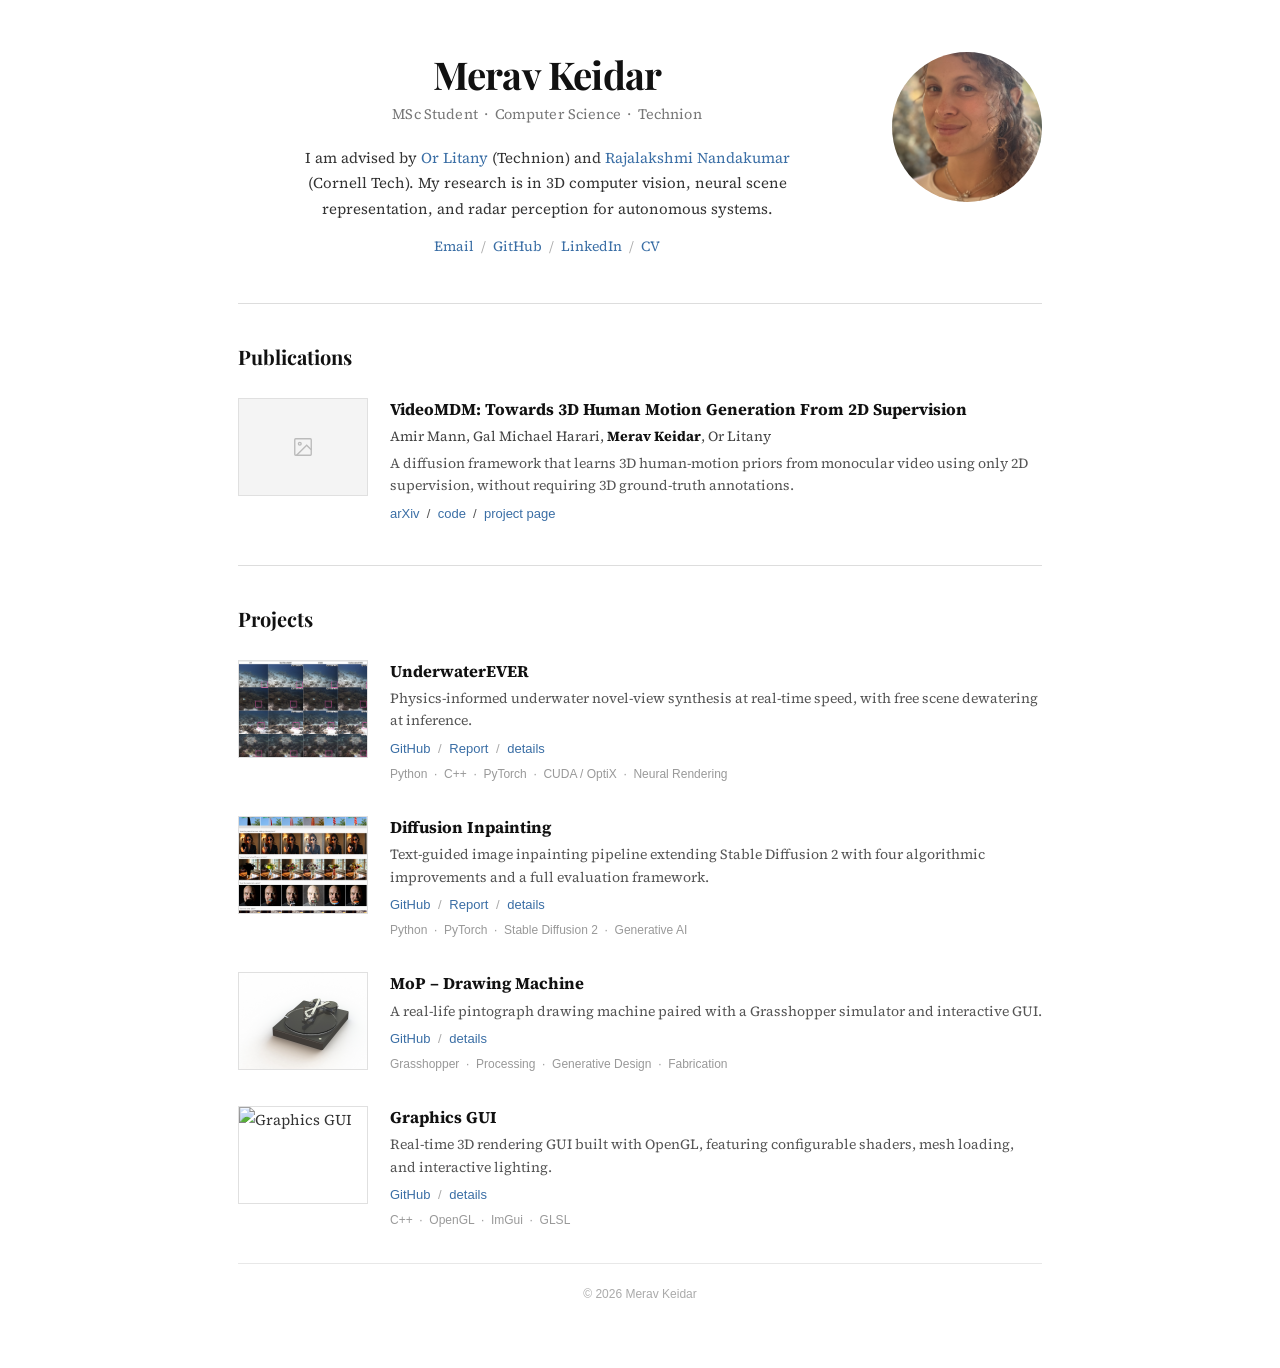
==== index.html @ b4e6aa46 "Enrich MoP project: real images from PPTX, expanded modal - Replace CDN thumbnail with local CAD ren" ====
<!DOCTYPE html>
<html lang="en">
<head>
  <meta charset="UTF-8">
  <meta name="viewport" content="width=device-width, initial-scale=1.0">
  <title>Merav Keidar</title>
  <link rel="preconnect" href="https://fonts.googleapis.com">
  <link rel="preconnect" href="https://fonts.gstatic.com" crossorigin>
  <link href="https://fonts.googleapis.com/css2?family=Playfair+Display:wght@700&family=Source+Serif+4:ital,wght@0,400;0,600;1,400&display=swap" rel="stylesheet">
  <link rel="stylesheet" href="style.css">
</head>
<body>
<div class="page">

  <!-- ===== Header ===== -->
  <header>
    <div class="header-bio">
      <h1 class="name">Merav Keidar</h1>
      <p class="subtitle">MSc Student &nbsp;·&nbsp; Computer Science &nbsp;·&nbsp; Technion</p>
      <p class="bio">
        I am advised by <a href="https://orlitany.github.io/" target="_blank" rel="noopener">Or Litany</a>
        (Technion) and <a href="https://rajalitp.github.io/" target="_blank" rel="noopener">Rajalakshmi Nandakumar</a>
        (Cornell Tech). My research is in 3D computer vision, neural scene representation,
        and radar perception for autonomous systems.
      </p>
      <p class="contact-line">
        <a href="mailto:Mekeidar@gmail.com">Email</a>
        <span class="sep">/</span>
        <a href="https://github.com/MeravKeidar" target="_blank" rel="noopener">GitHub</a>
        <span class="sep">/</span>
        <a href="https://www.linkedin.com/in/merav-keidar-6346b02a8/" target="_blank" rel="noopener">LinkedIn</a>
        <span class="sep">/</span>
        <a href="assets/cv.pdf" target="_blank">CV</a>
      </p>
    </div>
    <div class="header-photo">
      <img src="assets/photo.jpg" alt="Merav Keidar">
    </div>
  </header>

  <hr>

  <!-- ===== Publications ===== -->
  <section>
    <h2>Publications</h2>

    <div class="entry-row">
      <div class="entry-thumb">
        <!-- Replace with: <img src="assets/pubs/videomdm-thumb.jpg" alt="VideoMDM"> -->
        <div class="thumb-ph">
          <svg xmlns="http://www.w3.org/2000/svg" viewBox="0 0 24 24" fill="none"
               stroke="currentColor" stroke-width="1.5">
            <rect x="3" y="3" width="18" height="18" rx="1"/>
            <circle cx="8.5" cy="8.5" r="1.5"/>
            <polyline points="21,15 16,10 5,21"/>
          </svg>
        </div>
      </div>
      <div class="entry-info">
        <p class="entry-title">
          <a href="https://videomdm.github.io/" target="_blank" rel="noopener">
            VideoMDM: Towards 3D Human Motion Generation From 2D Supervision
          </a>
        </p>
        <p class="entry-authors">
          Amir Mann, Gal Michael Harari, <strong>Merav Keidar</strong>, Or Litany
        </p>
        <p class="entry-desc">
          A diffusion framework that learns 3D human-motion priors from monocular video
          using only 2D supervision, without requiring 3D ground-truth annotations.
        </p>
        <p class="entry-links">
          <a href="https://arxiv.org/abs/2606.13364" target="_blank" rel="noopener">arXiv</a>
          &nbsp;/&nbsp;
          <a href="https://github.com/Amir-Mann/VideoMDM_release" target="_blank" rel="noopener">code</a>
          &nbsp;/&nbsp;
          <a href="https://videomdm.github.io/" target="_blank" rel="noopener">project page</a>
        </p>
      </div>
    </div>

  </section>

  <hr>

  <!-- ===== Projects ===== -->
  <section>
    <h2>Projects</h2>

    <!-- Underwater NVS -->
    <div class="entry-row clickable" onclick="openModal('modal-underwater')">
      <div class="entry-thumb">
        <img src="assets/projects/underwater-comparison.jpg" alt="UnderwaterEVER">
      </div>
      <div class="entry-info">
        <p class="entry-title">
          <a href="#" onclick="event.preventDefault()">UnderwaterEVER</a>
        </p>
        <p class="entry-desc">
          Physics-informed underwater novel-view synthesis at real-time speed, with free scene
          dewatering at inference.
        </p>
        <p class="entry-links">
          <a href="https://github.com/MeravKeidar/Underwater_NVS" target="_blank" rel="noopener"
             onclick="event.stopPropagation()">GitHub</a>
          <span class="sep">/</span>
          <a href="assets/reports/underwater-report.pdf" target="_blank"
             onclick="event.stopPropagation()">Report</a>
          <span class="sep">/</span>
          <a href="#" onclick="event.preventDefault(); openModal('modal-underwater')">details</a>
        </p>
        <p class="entry-tags">Python &nbsp;·&nbsp; C++ &nbsp;·&nbsp; PyTorch &nbsp;·&nbsp; CUDA / OptiX &nbsp;·&nbsp; Neural Rendering</p>
      </div>
    </div>

    <!-- Diffusion Inpainting -->
    <div class="entry-row clickable" onclick="openModal('modal-diffusion')">
      <div class="entry-thumb">
        <img src="assets/projects/diffusion-results.png" alt="Diffusion Inpainting results">
      </div>
      <div class="entry-info">
        <p class="entry-title">
          <a href="#" onclick="event.preventDefault()">Diffusion Inpainting</a>
        </p>
        <p class="entry-desc">
          Text-guided image inpainting pipeline extending Stable Diffusion 2 with four
          algorithmic improvements and a full evaluation framework.
        </p>
        <p class="entry-links">
          <a href="https://github.com/yonatankoren/Diffusion-Inpainting" target="_blank" rel="noopener"
             onclick="event.stopPropagation()">GitHub</a>
          <span class="sep">/</span>
          <a href="assets/reports/diffusion-report.pdf" target="_blank"
             onclick="event.stopPropagation()">Report</a>
          <span class="sep">/</span>
          <a href="#" onclick="event.preventDefault(); openModal('modal-diffusion')">details</a>
        </p>
        <p class="entry-tags">Python &nbsp;·&nbsp; PyTorch &nbsp;·&nbsp; Stable Diffusion 2 &nbsp;·&nbsp; Generative AI</p>
      </div>
    </div>

    <!-- MoP Drawing Machine -->
    <div class="entry-row clickable" onclick="openModal('modal-mop')">
      <div class="entry-thumb">
        <img src="assets/projects/mop-machine.jpg" alt="MoP Drawing Machine">
      </div>
      <div class="entry-info">
        <p class="entry-title">
          <a href="#" onclick="event.preventDefault()">MoP – Drawing Machine</a>
        </p>
        <p class="entry-desc">
          A real-life pintograph drawing machine paired with a Grasshopper simulator and
          interactive GUI.
        </p>
        <p class="entry-links">
          <a href="https://github.com/MeravKeidar/MoP" target="_blank" rel="noopener"
             onclick="event.stopPropagation()">GitHub</a>
          <span class="sep">/</span>
          <a href="#" onclick="event.preventDefault(); openModal('modal-mop')">details</a>
        </p>
        <p class="entry-tags">Grasshopper &nbsp;·&nbsp; Processing &nbsp;·&nbsp; Generative Design &nbsp;·&nbsp; Fabrication</p>
      </div>
    </div>

    <!-- Graphics GUI -->
    <div class="entry-row clickable" onclick="openModal('modal-graphics')">
      <div class="entry-thumb">
        <img src="https://cdn.myportfolio.com/cb621f22-ac6f-466d-8f4c-4a4acf32821b/d0ccd6a2-532e-42a8-86fc-8cfa494698d0_carw_16x9x32.jpeg?h=a38679b3c76d154cdbef8b7c3778f638"
             alt="Graphics GUI">
      </div>
      <div class="entry-info">
        <p class="entry-title">
          <a href="#" onclick="event.preventDefault()">Graphics GUI</a>
        </p>
        <p class="entry-desc">
          Real-time 3D rendering GUI built with OpenGL, featuring configurable shaders, mesh
          loading, and interactive lighting.
        </p>
        <p class="entry-links">
          <a href="https://github.com/MeravKeidar/Graphics-GUI" target="_blank" rel="noopener"
             onclick="event.stopPropagation()">GitHub</a>
          <span class="sep">/</span>
          <a href="#" onclick="event.preventDefault(); openModal('modal-graphics')">details</a>
        </p>
        <p class="entry-tags">C++ &nbsp;·&nbsp; OpenGL &nbsp;·&nbsp; ImGui &nbsp;·&nbsp; GLSL</p>
      </div>
    </div>

  </section>

  <footer>
    <p>© 2026 Merav Keidar</p>
  </footer>

</div>

<!-- ===== Modals ===== -->

<!-- Underwater NVS -->
<div class="modal" id="modal-underwater" role="dialog" aria-modal="true">
  <div class="modal-backdrop" onclick="closeModal('modal-underwater')"></div>
  <div class="modal-box">
    <button class="modal-close" onclick="closeModal('modal-underwater')" aria-label="Close">×</button>
    <h2 class="modal-title">UnderwaterEVER – Physics-Informed Underwater Novel View Synthesis</h2>
    <div class="modal-gallery">
      <img src="assets/projects/underwater-grid.png"
           alt="Qualitative comparison (GT · SeaThru-NeRF · EVER · UnderwaterEVER) across all four scenes">
      <img src="assets/projects/underwater-restoration.jpg"
           alt="Scene restoration on Curaçao: ground-truth underwater · our render · dewatered render">
      <img src="assets/projects/underwater-comparison.jpg"
           alt="Novel-view synthesis on four SeaThru-NeRF scenes">
    </div>
    <p class="modal-desc">
      UnderwaterEVER bridges two competing approaches: the fast but physics-agnostic
      <a href="https://arxiv.org/abs/2410.01804" target="_blank" rel="noopener">EVER</a>
      renderer and the physically accurate but slow
      <a href="https://sea-thru-nerf.github.io/" target="_blank" rel="noopener">SeaThru-NeRF</a>.
      It embeds a differentiable underwater image-formation model directly inside EVER's
      volumetric renderer — replacing each segment's single color term with two physically
      grounded terms: attenuated object color and depth-dependent backscatter.<br><br>
      The physics is controlled by <em>WaterGlobal</em>, a tiny module holding just
      <strong>9 learnable scalars</strong> (σ<sub>D</sub>, σ<sub>B</sub>, c<sub>med</sub>) shared across all views.
      σ<sub>D</sub> is seeded from per-channel image statistics and constrained by a spectral-ordering
      loss (σ<sub>D,R</sub> ≥ σ<sub>D,G</sub> ≥ σ<sub>D,B</sub>), reflecting how seawater absorbs red faster than green
      faster than blue. Zeroing these parameters at inference yields free scene restoration
      — color-corrected, dewatered views with no clean-water ground truth.<br><br>
      <strong>Results on the SeaThru-NeRF benchmark (4 scenes, RTX 6000 Ada):</strong><br>
      27.22 dB avg. PSNR · 0.882 avg. SSIM · 20 FPS
      — best on both metrics, matching EVER's speed to within 1.6%.
    </p>
    <p class="modal-actions">
      <a href="https://github.com/MeravKeidar/Underwater_NVS" target="_blank" rel="noopener">GitHub</a>
      <span class="modal-sep">/</span>
      <a href="assets/reports/underwater-report.pdf" target="_blank">Report PDF</a>
    </p>
    <p class="modal-tags">Python &nbsp;·&nbsp; C++ &nbsp;·&nbsp; PyTorch &nbsp;·&nbsp; CUDA / OptiX &nbsp;·&nbsp; Neural Rendering</p>
  </div>
</div>

<!-- Diffusion Inpainting -->
<div class="modal" id="modal-diffusion" role="dialog" aria-modal="true">
  <div class="modal-backdrop" onclick="closeModal('modal-diffusion')"></div>
  <div class="modal-box">
    <button class="modal-close" onclick="closeModal('modal-diffusion')" aria-label="Close">×</button>
    <h2 class="modal-title">Diffusion Inpainting – Improving Stable Diffusion 2 for Image Completion</h2>
    <div class="modal-gallery">
      <img src="assets/projects/diffusion-results.png"
           alt="Qualitative inpainting results">
    </div>
    <p class="modal-desc">
      Built on top of the Hugging Face <code>sd2-community/stable-diffusion-2-base</code> model,
      this pipeline improves the classic diffusion inpainting algorithm, in which the latent vector
      is mixed with the original image in the unmasked region at each denoising step.<br><br>
      Four key improvements were introduced:<br>
      &nbsp;·&nbsp; <em>Masked cross-attention</em> — conditions generation on the unmasked context for better region awareness.<br>
      &nbsp;·&nbsp; <em>Resampling</em> — iteratively refines completions within each denoising step (configurable: full or t&gt;500 cutoff).<br>
      &nbsp;·&nbsp; <em>Mask dilation</em> — expands the mask slightly for smoother boundary transitions.<br>
      &nbsp;·&nbsp; <em>Guidance-scale scheduling</em> — dynamically tunes generation quality across timesteps.<br><br>
      Also includes an evaluation framework comparing our pipeline against a simple baseline
      and two SOTA fine-tuned models across three datasets (COCO, EditBench, MagicBrush),
      and an interactive GUI tool for painting masks directly on images.
    </p>
    <p class="modal-actions">
      <a href="https://github.com/yonatankoren/Diffusion-Inpainting" target="_blank" rel="noopener">GitHub</a>
      <span class="modal-sep">/</span>
      <a href="assets/reports/diffusion-report.pdf" target="_blank">Report PDF</a>
    </p>
    <p class="modal-tags">Python &nbsp;·&nbsp; PyTorch &nbsp;·&nbsp; Stable Diffusion 2 &nbsp;·&nbsp; Generative AI</p>
  </div>
</div>

<!-- MoP Drawing Machine -->
<div class="modal" id="modal-mop" role="dialog" aria-modal="true">
  <div class="modal-backdrop" onclick="closeModal('modal-mop')"></div>
  <div class="modal-box">
    <button class="modal-close" onclick="closeModal('modal-mop')" aria-label="Close">×</button>
    <h2 class="modal-title">MoP – Drawing Machine</h2>
    <div class="modal-gallery">
      <img src="assets/projects/mop-machine.jpg" alt="CAD render of the drawing machine">
      <img src="assets/projects/mop-drawing.png" alt="Machine in action drawing on canvas">
      <img src="assets/projects/mop-patterns.png" alt="Four physical drawings produced by the machine">
      <img src="assets/projects/mop-gui.jpg" alt="PintoProc GUI – motor controls and live simulation">
      <img src="assets/projects/mop-grasshopper.jpg" alt="Grasshopper plug-in simulating the pintograph geometry">
    </div>
    <p class="modal-desc">
      A fully functional pintograph drawing machine designed and built from scratch, paired
      with a complete software stack for design and control.<br><br>
      The machine uses three independently driven discs (two arm discs + one rotating canvas)
      to trace complex Lissajous-like paths. Speed ratios and rotation directions are the main
      design parameters — small changes produce dramatically different patterns.<br><br>
      <strong>Software stack:</strong><br>
      &nbsp;·&nbsp; <em>Grasshopper plug-in</em> — parametric simulation of the pintograph geometry
      directly inside Rhino; tracks the pen-point path in real time to preview patterns before printing.<br>
      &nbsp;·&nbsp; <em>PintoProc GUI</em> (Processing 4 / Java) — controls all three motors via serial,
      manages speed/direction/acceleration, runs a live pattern preview, and exports PNGs.
      One click sends the configuration to the machine.<br><br>
      Created with Ashish Jain and Shay Sharvit as part of the studio course
      <em>Matter of Perspective</em>, directed by Prof. Gershon Elber and Yoav Sterman.
    </p>
    <p class="modal-actions">
      <a href="https://github.com/MeravKeidar/MoP" target="_blank" rel="noopener">GitHub</a>
    </p>
    <p class="modal-tags">Grasshopper &nbsp;·&nbsp; Processing &nbsp;·&nbsp; Generative Design &nbsp;·&nbsp; Physical Fabrication</p>
  </div>
</div>

<!-- Graphics GUI -->
<div class="modal" id="modal-graphics" role="dialog" aria-modal="true">
  <div class="modal-backdrop" onclick="closeModal('modal-graphics')"></div>
  <div class="modal-box">
    <button class="modal-close" onclick="closeModal('modal-graphics')" aria-label="Close">×</button>
    <h2 class="modal-title">Graphics GUI</h2>
    <div class="modal-gallery">
      <img src="https://cdn.myportfolio.com/cb621f22-ac6f-466d-8f4c-4a4acf32821b/d0ccd6a2-532e-42a8-86fc-8cfa494698d0_carw_16x9x32.jpeg?h=a38679b3c76d154cdbef8b7c3778f638"
           alt="Graphics GUI">
    </div>
    <p class="modal-desc">
      A computer graphics GUI built with OpenGL, developed as part of the Computer Graphics
      course at Technion CS. Features real-time 3D rendering with configurable shaders, mesh
      loading, Phong/Gouraud shading, lighting controls, and interactive scene manipulation.
    </p>
    <p class="modal-actions">
      <a href="https://github.com/MeravKeidar/Graphics-GUI" target="_blank" rel="noopener">GitHub</a>
    </p>
    <p class="modal-tags">C++ &nbsp;·&nbsp; OpenGL &nbsp;·&nbsp; ImGui &nbsp;·&nbsp; GLSL</p>
  </div>
</div>

<script>
  function openModal(id) {
    document.getElementById(id).classList.add('open');
    document.body.style.overflow = 'hidden';
  }
  function closeModal(id) {
    document.getElementById(id).classList.remove('open');
    document.body.style.overflow = '';
  }
  document.addEventListener('keydown', function(e) {
    if (e.key === 'Escape') {
      document.querySelectorAll('.modal.open').forEach(function(m) {
        closeModal(m.id);
      });
    }
  });
</script>

</body>
</html>
---- style.css ----
/* ===========================================
   Merav Keidar – Academic Researcher Site
   Clean, typography-first, Jon Barron style
   =========================================== */

*, *::before, *::after {
  box-sizing: border-box;
  margin: 0;
  padding: 0;
}

html {
  scroll-behavior: smooth;
}

body {
  font-family: 'Source Serif 4', Georgia, serif;
  font-size: 15px;
  line-height: 1.7;
  color: #333;
  background: #fff;
}

a {
  color: #3a6ea5;
  text-decoration: none;
}

a:hover {
  text-decoration: underline;
}

strong {
  color: #111;
}

/* ===== Page wrapper ===== */
.page {
  max-width: 860px;
  margin: 0 auto;
  padding: 52px 28px 64px;
}

/* ===== Header ===== */
header {
  display: flex;
  flex-direction: row;
  align-items: flex-start;
  text-align: center;
  margin-bottom: 44px;
  gap: 36px;
}

.header-photo {
  order: 1;
  flex-shrink: 0;
}

.header-photo img {
  width: 150px;
  height: 150px;
  border-radius: 50%;
  object-fit: cover;
  display: block;
  filter: grayscale(8%);
}

.header-bio {
  flex: 1;
}

.name {
  font-family: 'Playfair Display', Georgia, serif;
  font-size: 2.4rem;
  font-weight: 700;
  color: #111;
  letter-spacing: -0.02em;
  line-height: 1.15;
  margin-bottom: 6px;
}

.subtitle {
  font-size: 0.9rem;
  color: #777;
  font-family: 'Source Serif 4', Georgia, serif;
  font-style: normal;
  letter-spacing: 0.01em;
  margin-bottom: 18px;
}

.bio {
  margin-bottom: 14px;
  font-size: 15px;
  color: #333;
  max-width: 62ch;
  margin-left: auto;
  margin-right: auto;
}

.contact-line {
  font-size: 14px;
  font-family: 'Source Serif 4', Georgia, serif;
  color: #444;
}

.contact-line a {
  color: #3a6ea5;
}

.sep {
  color: #aaa;
  margin: 0 4px;
}

/* ===== Dividers ===== */
hr {
  border: none;
  border-top: 1px solid #ddd;
  margin: 36px 0;
}

/* ===== Sections ===== */
section {
  margin-bottom: 4px;
}

h2 {
  font-family: 'Playfair Display', Georgia, serif;
  font-size: 1.25rem;
  font-weight: 700;
  color: #111;
  margin-bottom: 24px;
}

/* ===== Publication / Project rows ===== */
.entry-row {
  display: flex;
  gap: 22px;
  margin-bottom: 32px;
  align-items: flex-start;
}

.entry-thumb {
  flex-shrink: 0;
  width: 130px;
}

.entry-thumb img {
  width: 130px;
  height: 98px;
  object-fit: cover;
  border: 1px solid #e0e0e0;
  display: block;
}

.thumb-ph {
  width: 130px;
  height: 98px;
  background: #f4f4f4;
  border: 1px solid #e0e0e0;
  display: flex;
  align-items: center;
  justify-content: center;
}

.thumb-ph svg {
  width: 22px;
  height: 22px;
  color: #bbb;
}

.entry-info {
  flex: 1;
  min-width: 0;
}

.entry-title {
  font-size: 16.5px;
  font-weight: bold;
  color: #111;
  margin-bottom: 4px;
  line-height: 1.4;
}

.entry-title a {
  color: #111;
}

.entry-title a:hover {
  color: #3a6ea5;
  text-decoration: none;
}

.entry-authors {
  font-size: 14px;
  color: #444;
  margin-bottom: 3px;
}

.entry-venue {
  font-size: 14px;
  color: #666;
  font-style: italic;
  margin-bottom: 6px;
}

.entry-desc {
  font-size: 14px;
  color: #555;
  margin-bottom: 6px;
  line-height: 1.6;
}

.entry-links {
  font-size: 13px;
  font-family: Arial, Helvetica, sans-serif;
  color: #555;
  margin-bottom: 4px;
}

.entry-links a {
  color: #3a6ea5;
}

.entry-tags {
  font-size: 12px;
  color: #999;
  font-family: Arial, Helvetica, sans-serif;
  margin-top: 3px;
}

/* Row clickable (projects) */
.entry-row.clickable {
  cursor: pointer;
}

.entry-row.clickable:hover .entry-title a {
  color: #3a6ea5;
}

/* ===== Footer ===== */
footer {
  border-top: 1px solid #e8e8e8;
  padding-top: 20px;
  font-size: 12px;
  color: #aaa;
  font-family: Arial, Helvetica, sans-serif;
  text-align: center;
}

/* ===== Modal ===== */
.modal {
  display: none;
  position: fixed;
  inset: 0;
  z-index: 200;
  align-items: center;
  justify-content: center;
  padding: 1.5rem;
}

.modal.open {
  display: flex;
}

.modal-backdrop {
  position: absolute;
  inset: 0;
  background: rgba(0, 0, 0, 0.38);
}

.modal-box {
  position: relative;
  background: #fff;
  border: 1px solid #ccc;
  padding: 2rem 2.25rem;
  width: 100%;
  max-width: 680px;
  max-height: 90vh;
  overflow-y: auto;
  z-index: 1;
  box-shadow: 0 8px 40px rgba(0, 0, 0, 0.14);
}

.modal-close {
  position: absolute;
  top: 0.85rem;
  right: 1.1rem;
  background: none;
  border: none;
  font-size: 1.4rem;
  color: #aaa;
  cursor: pointer;
  line-height: 1;
}

.modal-close:hover {
  color: #333;
}

.modal-title {
  font-family: 'Playfair Display', Georgia, serif;
  font-size: 1.15rem;
  font-weight: 700;
  color: #111;
  margin-bottom: 1.1rem;
  padding-right: 2rem;
  line-height: 1.35;
}

.modal-gallery {
  display: flex;
  gap: 10px;
  overflow-x: auto;
  margin-bottom: 1.25rem;
  padding-bottom: 4px;
  scrollbar-width: thin;
  scrollbar-color: #ccc transparent;
}

.modal-gallery img {
  height: 180px;
  width: auto;
  max-width: 300px;
  object-fit: cover;
  flex-shrink: 0;
  border: 1px solid #e0e0e0;
}

.img-placeholder {
  height: 180px;
  width: 260px;
  flex-shrink: 0;
  background: #f7f7f7;
  border: 1px solid #ddd;
  display: flex;
  flex-direction: column;
  align-items: center;
  justify-content: center;
  gap: 0.5rem;
  color: #bbb;
  font-size: 0.72rem;
  font-family: Arial, sans-serif;
}

.img-placeholder svg {
  width: 24px;
  height: 24px;
  opacity: 0.4;
}

.modal-desc {
  font-size: 14px;
  line-height: 1.7;
  color: #444;
  margin-bottom: 1.1rem;
}

.modal-actions {
  font-size: 14px;
  font-family: Arial, Helvetica, sans-serif;
  color: #555;
  margin-bottom: 1rem;
  display: flex;
  gap: 0.5rem;
  align-items: center;
  flex-wrap: wrap;
}

.modal-actions a {
  color: #3a6ea5;
}

.modal-actions a:hover {
  text-decoration: underline;
}

.modal-sep {
  color: #bbb;
}

.modal-tags {
  font-size: 12px;
  color: #999;
  font-family: Arial, Helvetica, sans-serif;
  border-top: 1px solid #eee;
  padding-top: 0.85rem;
}

/* ===== Mobile ===== */
@media (max-width: 620px) {
  .page {
    padding: 32px 18px 48px;
  }

  .header-photo img {
    width: 110px;
    height: 110px;
  }

  .name {
    font-size: 1.85rem;
  }

  .entry-thumb {
    display: none;
  }
}
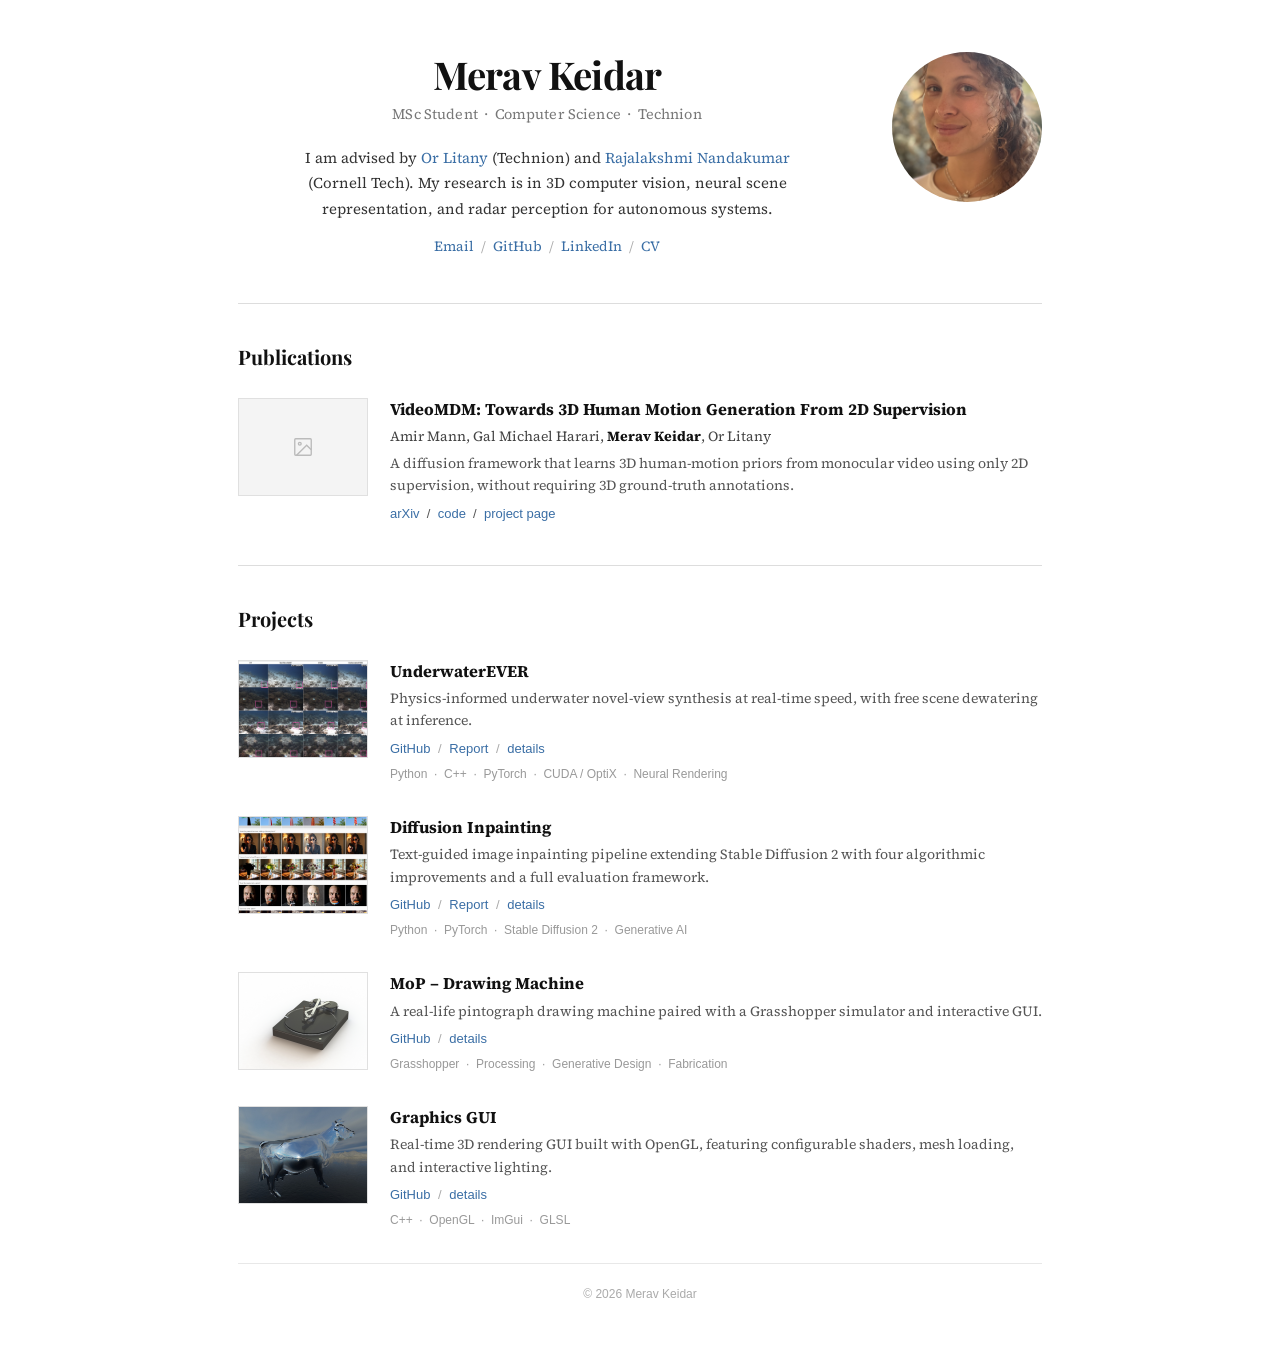
==== commit 6c899878: "Enrich Graphics GUI project: chrome cow render, expanded modal - Replace CDN thumbnail with local ch" ====
--- a/index.html
+++ b/index.html
@@ -165,8 +165,7 @@
     <!-- Graphics GUI -->
     <div class="entry-row clickable" onclick="openModal('modal-graphics')">
       <div class="entry-thumb">
-        <img src="https://cdn.myportfolio.com/cb621f22-ac6f-466d-8f4c-4a4acf32821b/d0ccd6a2-532e-42a8-86fc-8cfa494698d0_carw_16x9x32.jpeg?h=a38679b3c76d154cdbef8b7c3778f638"
-             alt="Graphics GUI">
+        <img src="assets/projects/graphics-cow.jpg" alt="Graphics GUI – reflective cow with environment mapping">
       </div>
       <div class="entry-info">
         <p class="entry-title">
@@ -311,13 +310,23 @@
     <button class="modal-close" onclick="closeModal('modal-graphics')" aria-label="Close">×</button>
     <h2 class="modal-title">Graphics GUI</h2>
     <div class="modal-gallery">
-      <img src="https://cdn.myportfolio.com/cb621f22-ac6f-466d-8f4c-4a4acf32821b/d0ccd6a2-532e-42a8-86fc-8cfa494698d0_carw_16x9x32.jpeg?h=a38679b3c76d154cdbef8b7c3778f638"
-           alt="Graphics GUI">
+      <img src="assets/projects/graphics-cow.jpg"
+           alt="Reflective chrome cow with environment/skybox mapping">
     </div>
     <p class="modal-desc">
-      A computer graphics GUI built with OpenGL, developed as part of the Computer Graphics
-      course at Technion CS. Features real-time 3D rendering with configurable shaders, mesh
-      loading, Phong/Gouraud shading, lighting controls, and interactive scene manipulation.
+      A real-time 3D rendering engine with an ImGui interface, built from scratch in C++ and
+      OpenGL as part of the Computer Graphics course at Technion CS.<br><br>
+      <strong>Rendering features:</strong><br>
+      &nbsp;·&nbsp; <em>Shading modes</em> — Phong, Gouraud, and Flat shading, each implemented as a separate
+      GLSL vertex/fragment shader pair.<br>
+      &nbsp;·&nbsp; <em>Texture mapping</em> — UV-mapped diffuse textures on arbitrary OBJ meshes.<br>
+      &nbsp;·&nbsp; <em>Normal mapping</em> — tangent-space normal maps for surface detail without extra geometry.<br>
+      &nbsp;·&nbsp; <em>Environment mapping</em> — skybox cubemap with reflective/refractive materials
+      (as seen in the chrome cow render above).<br>
+      &nbsp;·&nbsp; <em>Animation</em> — skeletal mesh animation with skinned characters.<br>
+      &nbsp;·&nbsp; <em>Lighting</em> — configurable point and directional lights with interactive controls.<br><br>
+      The ImGui interface allows switching shaders, loading OBJ files, tweaking lighting
+      parameters, and manipulating the scene in real time.
     </p>
     <p class="modal-actions">
       <a href="https://github.com/MeravKeidar/Graphics-GUI" target="_blank" rel="noopener">GitHub</a>
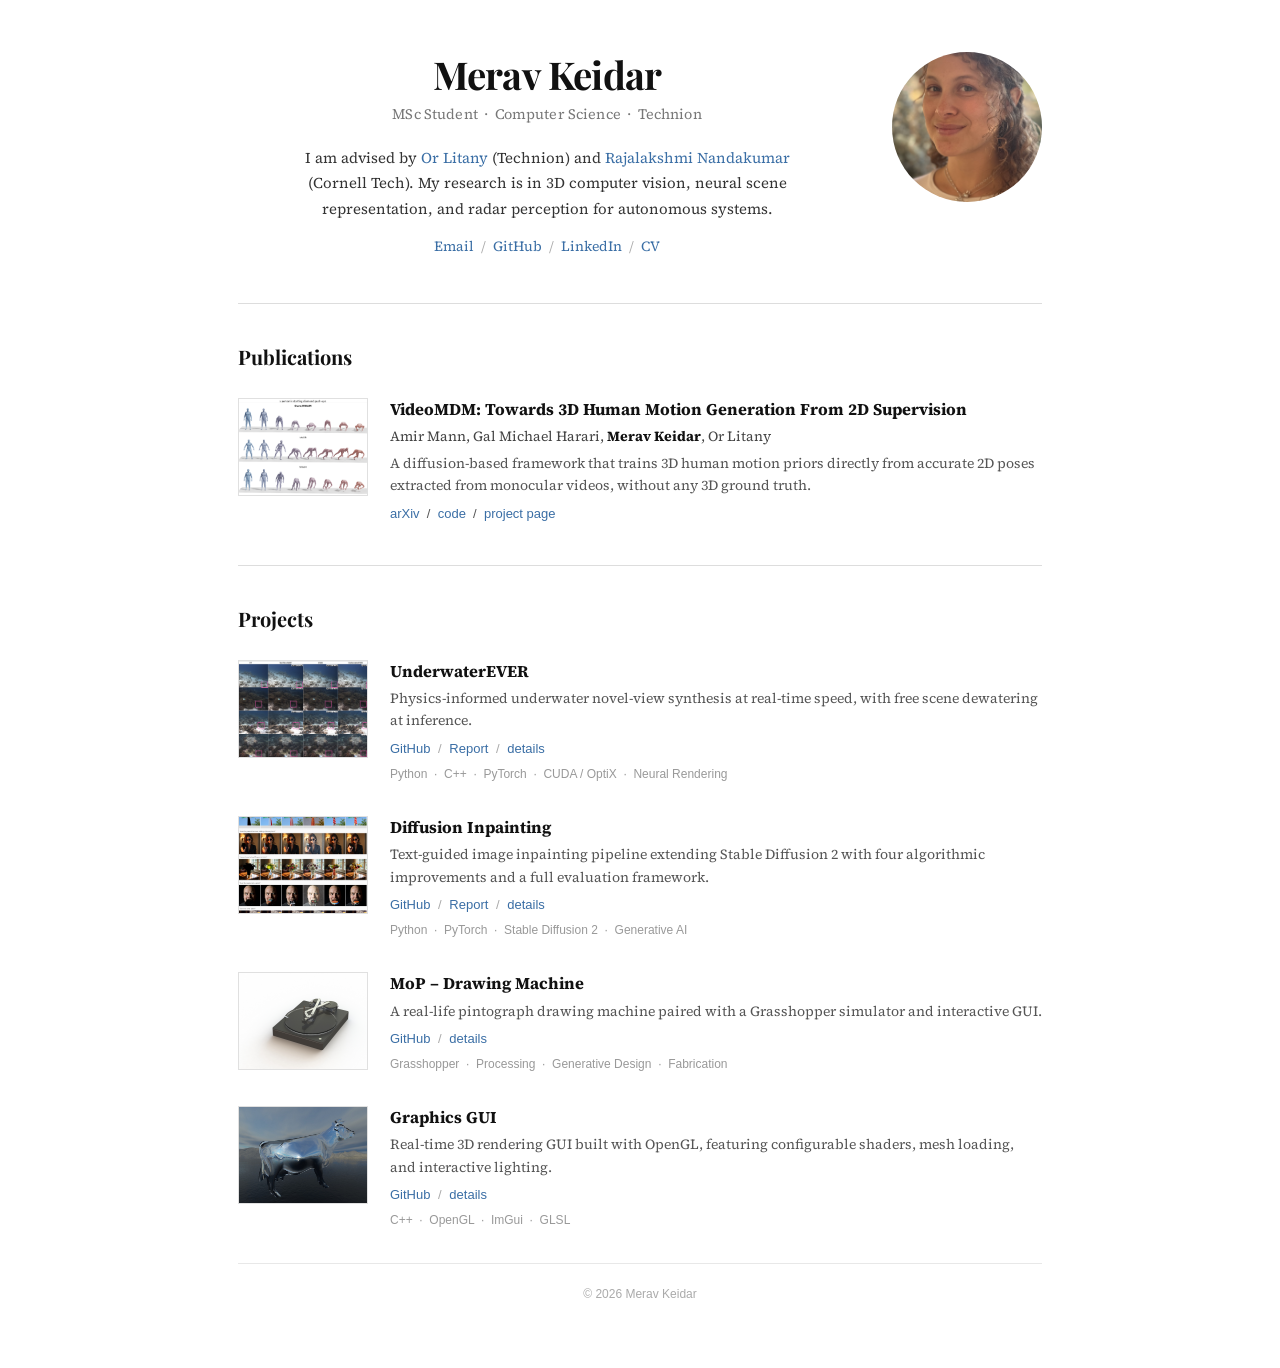
==== commit 301a49ca: "Update VideoMDM description and Graphics GUI animation details; add VideoMDM thumbnail - VideoMDM en" ====
--- a/index.html
+++ b/index.html
@@ -46,15 +46,7 @@
 
     <div class="entry-row">
       <div class="entry-thumb">
-        <!-- Replace with: <img src="assets/pubs/videomdm-thumb.jpg" alt="VideoMDM"> -->
-        <div class="thumb-ph">
-          <svg xmlns="http://www.w3.org/2000/svg" viewBox="0 0 24 24" fill="none"
-               stroke="currentColor" stroke-width="1.5">
-            <rect x="3" y="3" width="18" height="18" rx="1"/>
-            <circle cx="8.5" cy="8.5" r="1.5"/>
-            <polyline points="21,15 16,10 5,21"/>
-          </svg>
-        </div>
+        <img src="assets/pubs/videomdm-thumb.png" alt="VideoMDM">
       </div>
       <div class="entry-info">
         <p class="entry-title">
@@ -66,8 +58,8 @@
           Amir Mann, Gal Michael Harari, <strong>Merav Keidar</strong>, Or Litany
         </p>
         <p class="entry-desc">
-          A diffusion framework that learns 3D human-motion priors from monocular video
-          using only 2D supervision, without requiring 3D ground-truth annotations.
+          A diffusion-based framework that trains 3D human motion priors directly from
+          accurate 2D poses extracted from monocular videos, without any 3D ground truth.
         </p>
         <p class="entry-links">
           <a href="https://arxiv.org/abs/2606.13364" target="_blank" rel="noopener">arXiv</a>
@@ -323,7 +315,7 @@
       &nbsp;·&nbsp; <em>Normal mapping</em> — tangent-space normal maps for surface detail without extra geometry.<br>
       &nbsp;·&nbsp; <em>Environment mapping</em> — skybox cubemap with reflective/refractive materials
       (as seen in the chrome cow render above).<br>
-      &nbsp;·&nbsp; <em>Animation</em> — skeletal mesh animation with skinned characters.<br>
+      &nbsp;·&nbsp; <em>Shader animations</em> — vertex-shader deformations (stretch along X/Y/Z axes, noisy turbulence) and fragment-shader effects (sinusoidal color cycling, procedural marble texture), all time-driven and toggleable from the GUI.<br>
       &nbsp;·&nbsp; <em>Lighting</em> — configurable point and directional lights with interactive controls.<br><br>
       The ImGui interface allows switching shaders, loading OBJ files, tweaking lighting
       parameters, and manipulating the scene in real time.
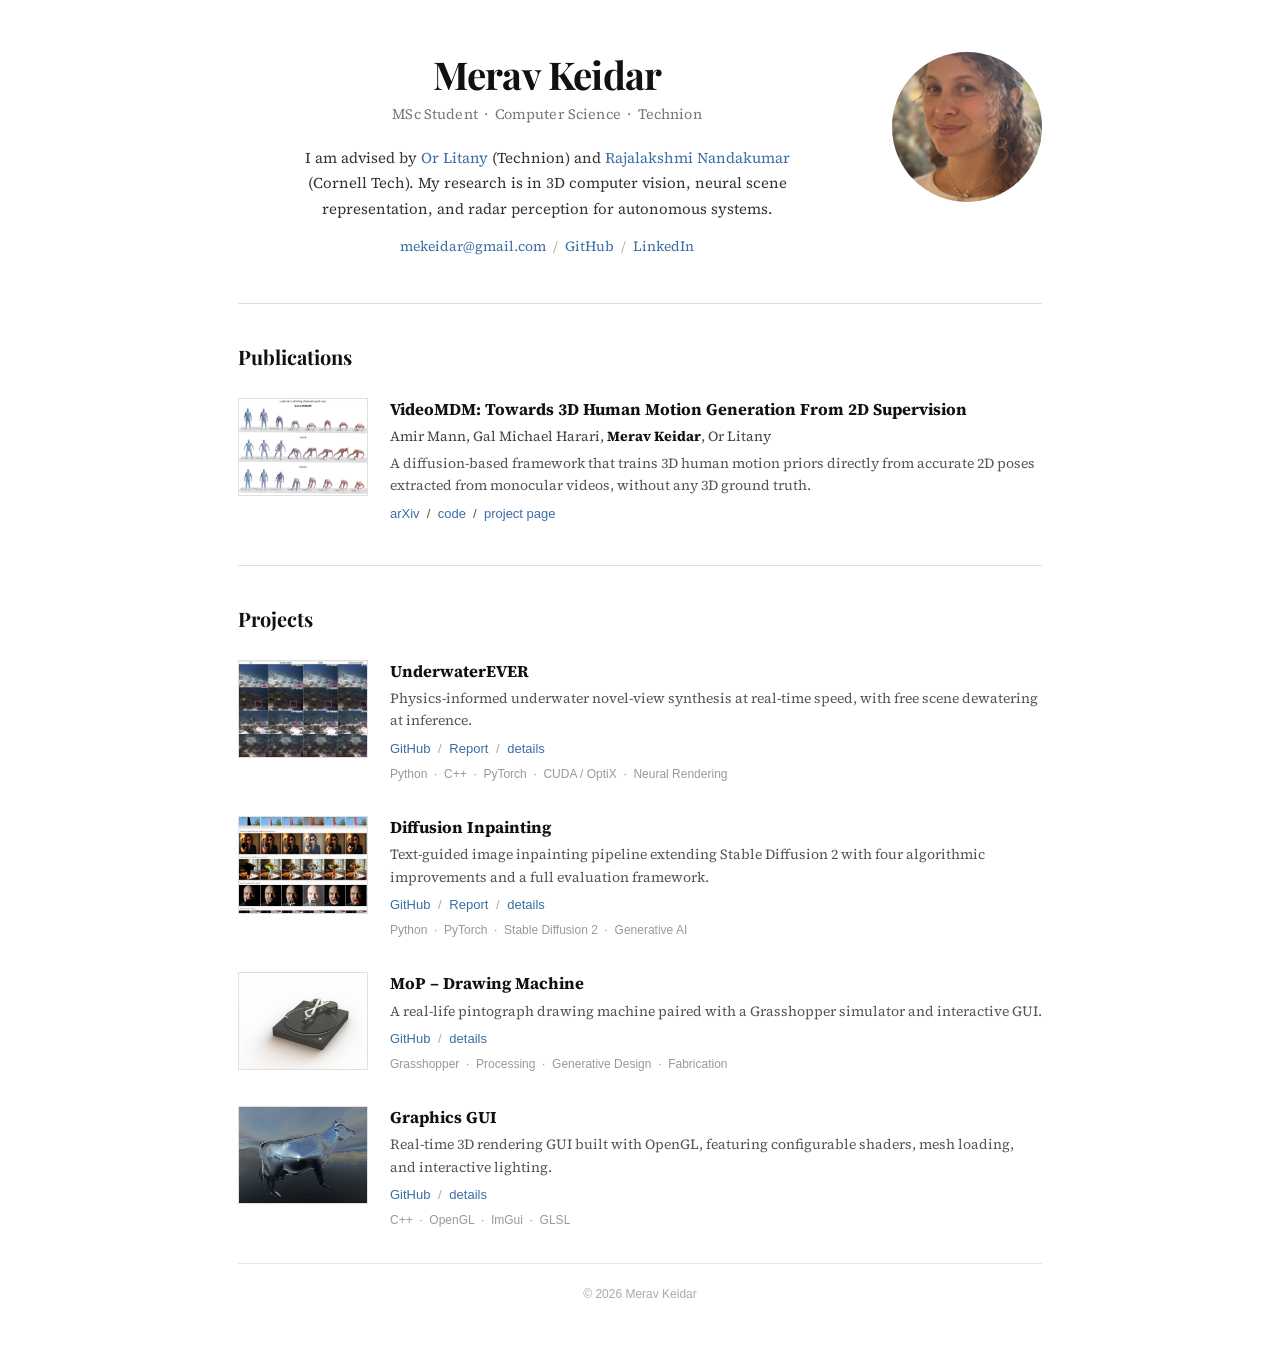
==== commit cd1a58fe: "Show email address in contact line; remove CV link Co-Authored-By: Claude Sonnet 4.6 <noreply@anthro" ====
--- a/index.html
+++ b/index.html
@@ -24,13 +24,11 @@
         and radar perception for autonomous systems.
       </p>
       <p class="contact-line">
-        <a href="mailto:Mekeidar@gmail.com">Email</a>
+        <a href="mailto:mekeidar@gmail.com">mekeidar@gmail.com</a>
         <span class="sep">/</span>
         <a href="https://github.com/MeravKeidar" target="_blank" rel="noopener">GitHub</a>
         <span class="sep">/</span>
         <a href="https://www.linkedin.com/in/merav-keidar-6346b02a8/" target="_blank" rel="noopener">LinkedIn</a>
-        <span class="sep">/</span>
-        <a href="assets/cv.pdf" target="_blank">CV</a>
       </p>
     </div>
     <div class="header-photo">
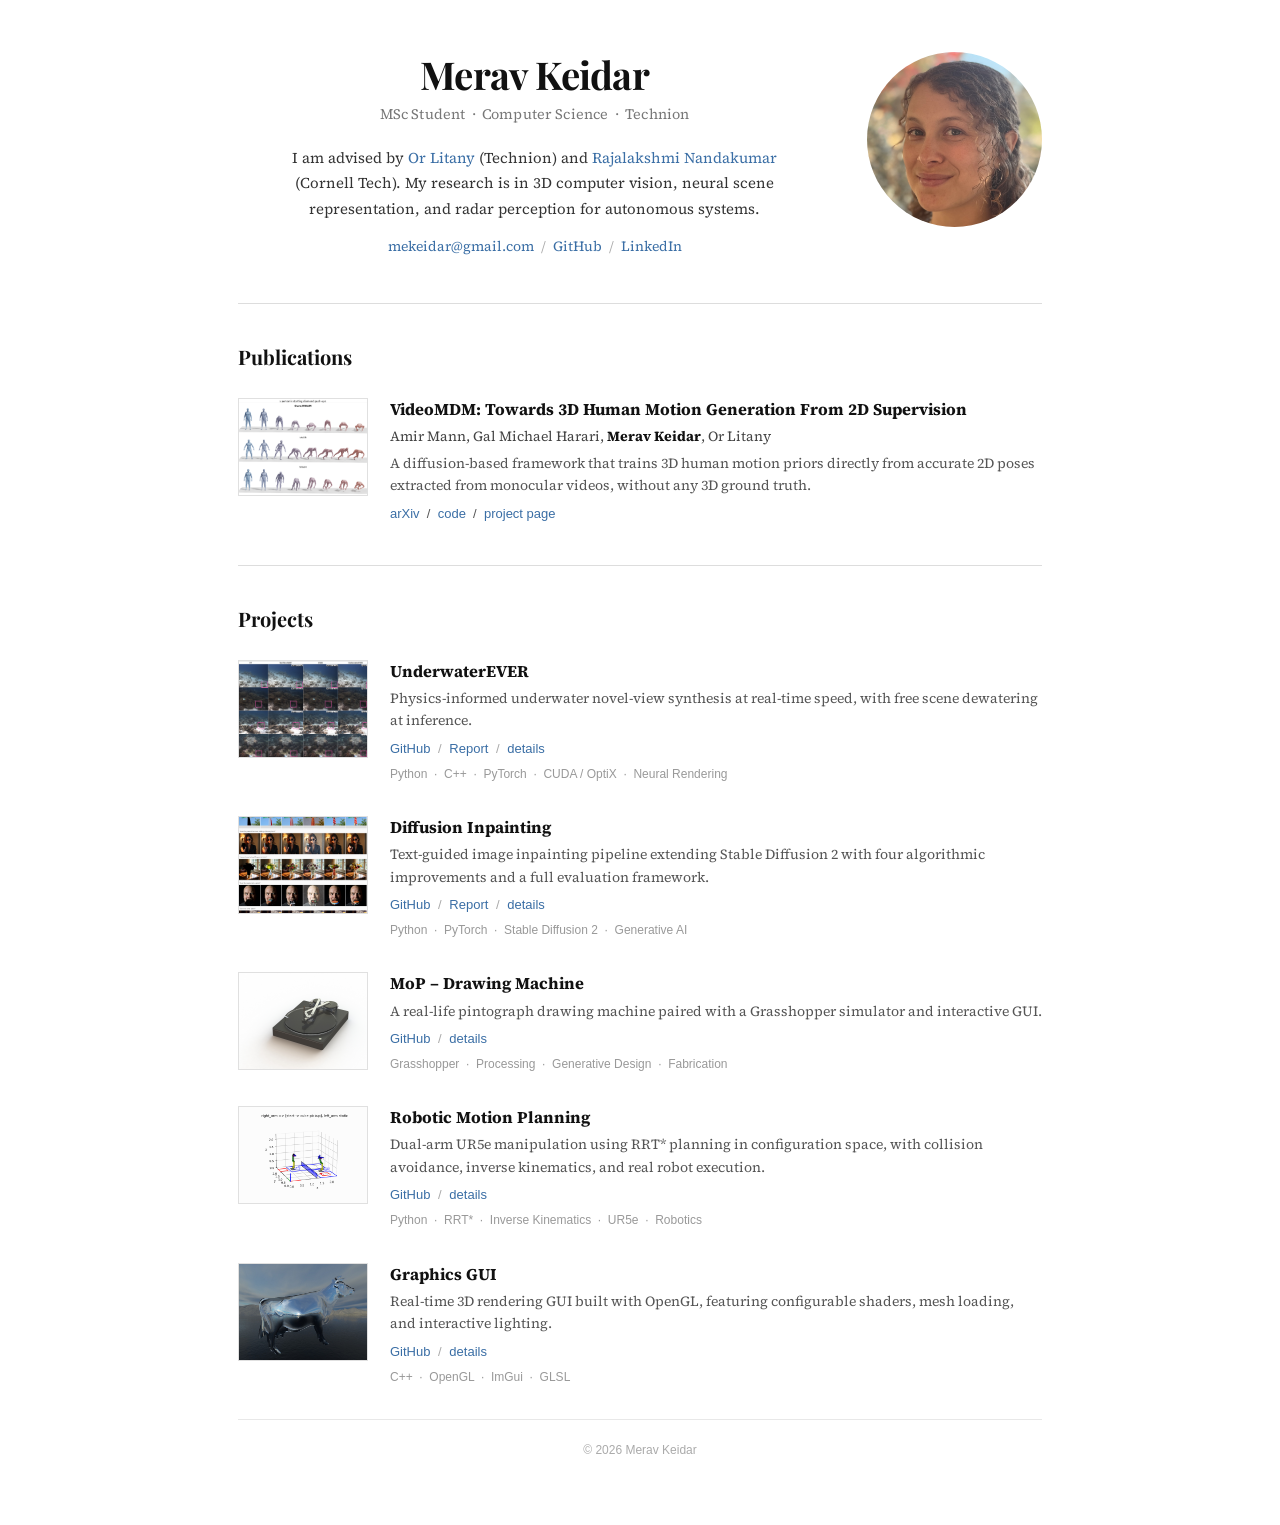
==== commit 415bd90b: "Add Robotic Motion Planning project (RRT*, dual-arm UR5e) Co-Authored-By: Claude Sonnet 4.6 <noreply" ====
--- a/index.html
+++ b/index.html
@@ -152,6 +152,29 @@
       </div>
     </div>
 
+    <!-- Robotic Motion Planning -->
+    <div class="entry-row clickable" onclick="openModal('modal-robotics')">
+      <div class="entry-thumb">
+        <img src="assets/projects/robotics-simulation.gif" alt="UR5e dual-arm RRT* motion planning simulation">
+      </div>
+      <div class="entry-info">
+        <p class="entry-title">
+          <a href="#" onclick="event.preventDefault()">Robotic Motion Planning</a>
+        </p>
+        <p class="entry-desc">
+          Dual-arm UR5e manipulation using RRT* planning in configuration space, with
+          collision avoidance, inverse kinematics, and real robot execution.
+        </p>
+        <p class="entry-links">
+          <a href="https://github.com/MeravKeidar/Robotic_Motion_Planning_Project" target="_blank" rel="noopener"
+             onclick="event.stopPropagation()">GitHub</a>
+          <span class="sep">/</span>
+          <a href="#" onclick="event.preventDefault(); openModal('modal-robotics')">details</a>
+        </p>
+        <p class="entry-tags">Python &nbsp;·&nbsp; RRT* &nbsp;·&nbsp; Inverse Kinematics &nbsp;·&nbsp; UR5e &nbsp;·&nbsp; Robotics</p>
+      </div>
+    </div>
+
     <!-- Graphics GUI -->
     <div class="entry-row clickable" onclick="openModal('modal-graphics')">
       <div class="entry-thumb">
@@ -293,6 +316,42 @@
   </div>
 </div>
 
+<!-- Robotic Motion Planning -->
+<div class="modal" id="modal-robotics" role="dialog" aria-modal="true">
+  <div class="modal-backdrop" onclick="closeModal('modal-robotics')"></div>
+  <div class="modal-box">
+    <button class="modal-close" onclick="closeModal('modal-robotics')" aria-label="Close">×</button>
+    <h2 class="modal-title">Robotic Motion Planning – Dual-Arm UR5e Cube Manipulation</h2>
+    <div class="modal-gallery">
+      <img src="assets/projects/robotics-simulation.gif" alt="RRT* path simulation">
+    </div>
+    <p class="modal-desc">
+      A motion planning system for a dual-arm UR5e setup that picks up and relocates
+      cubes in a shared workspace. Planning runs entirely in the robot's configuration
+      space, with collision checking against the environment and the static arm.<br><br>
+      <strong>Core algorithm:</strong> RRT* with k-nearest rewiring and shortcut path
+      smoothing. A goal-biased sampler steers the tree toward the target configuration;
+      edge validity is checked at a fixed resolution along the interpolated path.
+      The planner outputs a smooth, collision-free joint trajectory that is then
+      executed on the real robot.<br><br>
+      <strong>Key components:</strong><br>
+      &nbsp;·&nbsp; <em>Forward &amp; inverse kinematics</em> — analytical IK for the UR5e to convert
+      Cartesian end-effector targets to joint configurations.<br>
+      &nbsp;·&nbsp; <em>Environment model</em> — cube positions and the second arm's static pose are
+      treated as dynamic obstacles updated between each pick-and-place step.<br>
+      &nbsp;·&nbsp; <em>Gripper control</em> — Two-Finger gripper (TwoFG7) commands integrated into
+      the execution loop.<br>
+      &nbsp;·&nbsp; <em>Visualizer</em> — 3D simulation of the planned path before real execution.<br><br>
+      The improved RRT* plan runs significantly faster and with a shorter path than a
+      naive straight-line approach, as demonstrated in the lab video results.
+    </p>
+    <p class="modal-actions">
+      <a href="https://github.com/MeravKeidar/Robotic_Motion_Planning_Project" target="_blank" rel="noopener">GitHub</a>
+    </p>
+    <p class="modal-tags">Python &nbsp;·&nbsp; RRT* &nbsp;·&nbsp; Inverse Kinematics &nbsp;·&nbsp; UR5e &nbsp;·&nbsp; Robotics</p>
+  </div>
+</div>
+
 <!-- Graphics GUI -->
 <div class="modal" id="modal-graphics" role="dialog" aria-modal="true">
   <div class="modal-backdrop" onclick="closeModal('modal-graphics')"></div>
--- a/style.css
+++ b/style.css
@@ -57,10 +57,11 @@
 }
 
 .header-photo img {
-  width: 150px;
-  height: 150px;
+  width: 175px;
+  height: 175px;
   border-radius: 50%;
   object-fit: cover;
+  object-position: center top;
   display: block;
   filter: grayscale(8%);
 }
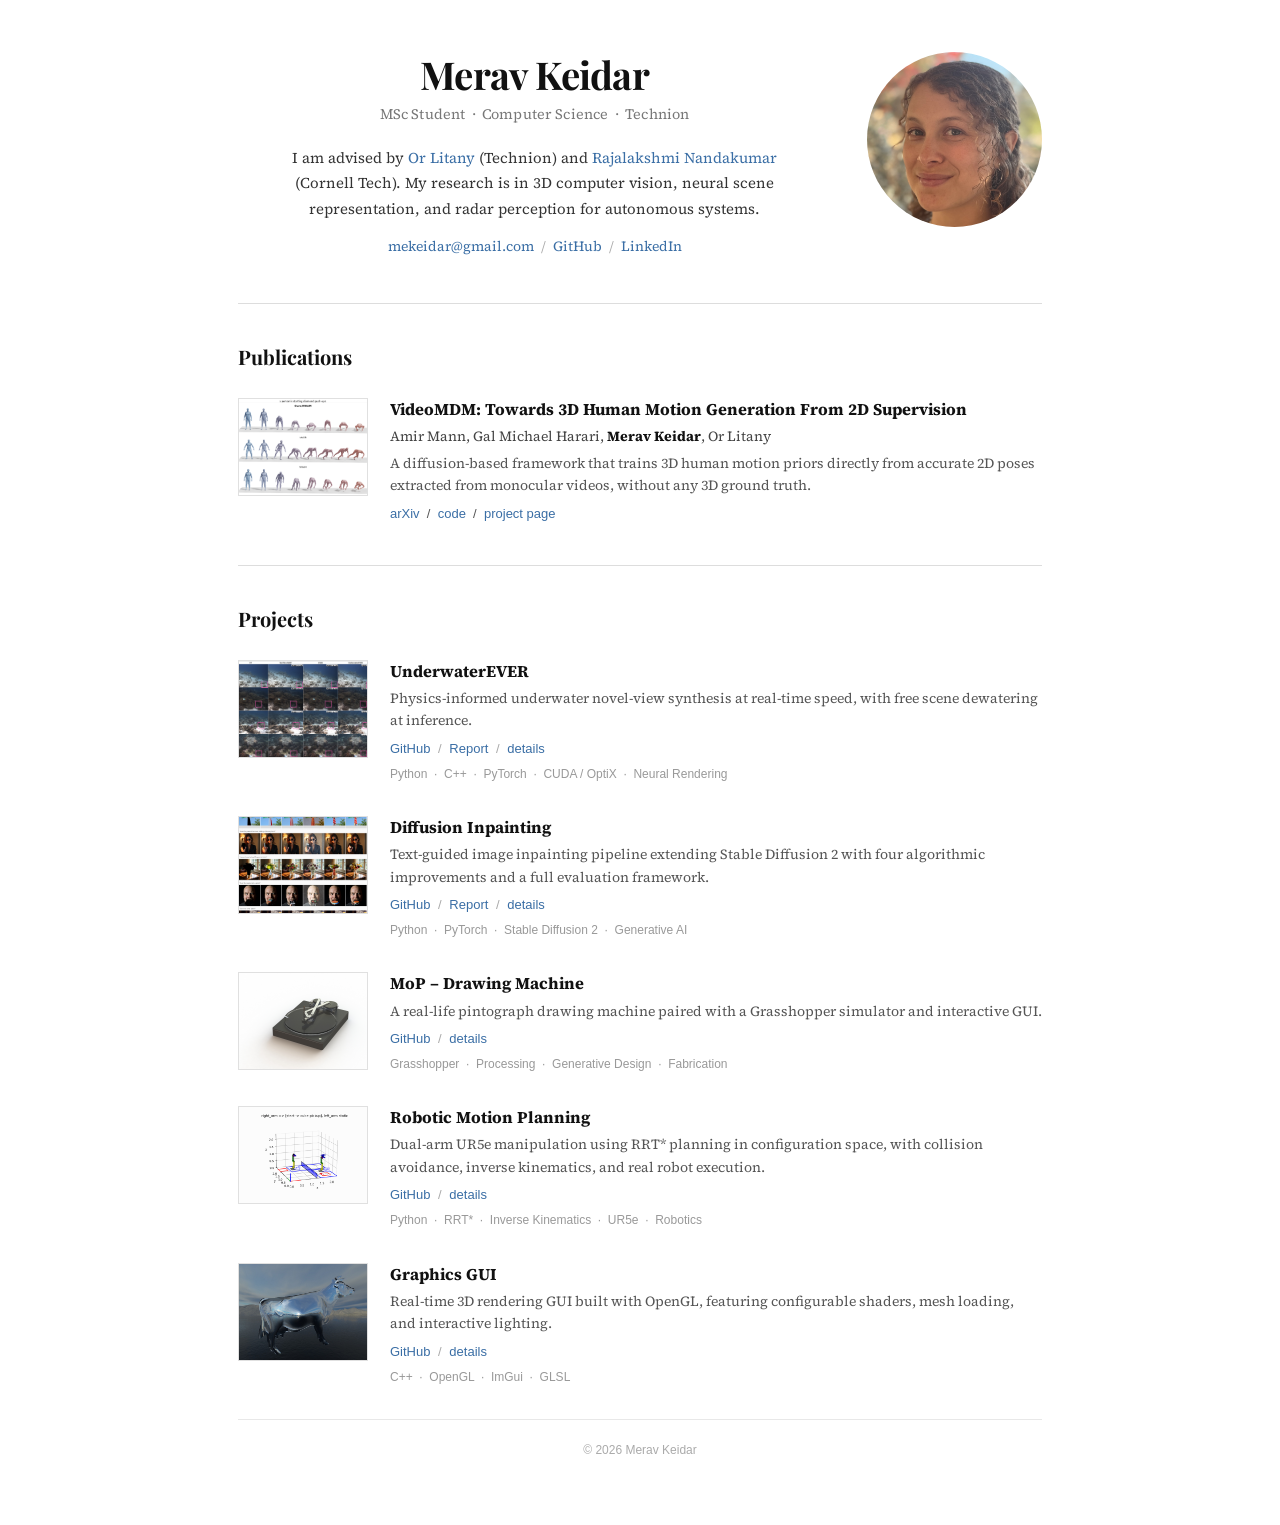
==== commit 0241d69f: "Add real-life robot lab video to robotics project modal Co-Authored-By: Claude Sonnet 4.6 <noreply@a" ====
--- a/index.html
+++ b/index.html
@@ -324,6 +324,9 @@
     <h2 class="modal-title">Robotic Motion Planning – Dual-Arm UR5e Cube Manipulation</h2>
     <div class="modal-gallery">
       <img src="assets/projects/robotics-simulation.gif" alt="RRT* path simulation">
+      <video controls muted playsinline style="height:180px;width:auto;flex-shrink:0;border:1px solid #e0e0e0;">
+        <source src="assets/projects/robotics-lab.mp4" type="video/mp4">
+      </video>
     </div>
     <p class="modal-desc">
       A motion planning system for a dual-arm UR5e setup that picks up and relocates
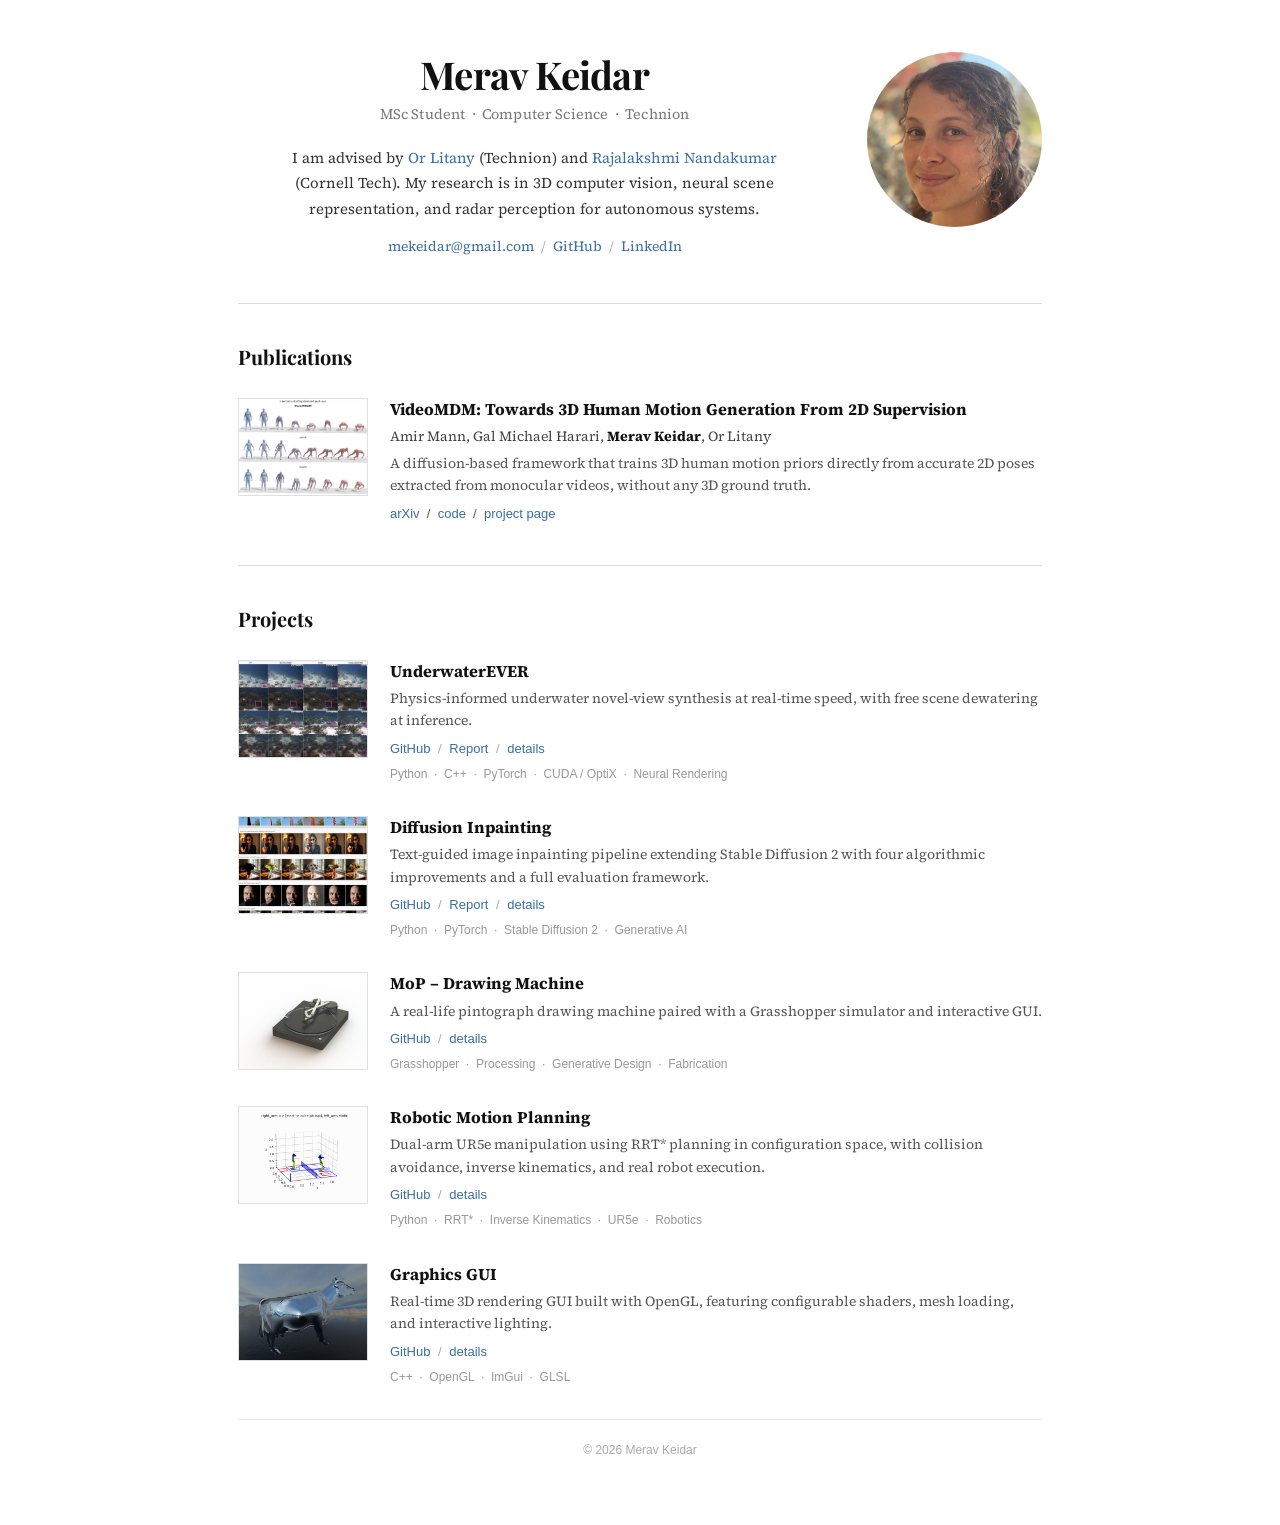
==== commit 107f3499: "Add meta tags and canonical URL for Google indexing Co-Authored-By: Claude Sonnet 4.6 <noreply@anthr" ====
--- a/index.html
+++ b/index.html
@@ -4,6 +4,13 @@
   <meta charset="UTF-8">
   <meta name="viewport" content="width=device-width, initial-scale=1.0">
   <title>Merav Keidar</title>
+  <meta name="description" content="Merav Keidar – MSc student in Computer Science at Technion, advised by Or Litany and Rajalakshmi Nandakumar. Research in 3D computer vision, neural scene representation, and radar perception for autonomous systems.">
+  <meta name="author" content="Merav Keidar">
+  <meta property="og:title" content="Merav Keidar">
+  <meta property="og:description" content="MSc student in Computer Science at Technion. Research in 3D computer vision, neural scene representation, and radar perception.">
+  <meta property="og:type" content="website">
+  <meta property="og:url" content="https://meravkeidar.github.io">
+  <link rel="canonical" href="https://meravkeidar.github.io">
   <link rel="preconnect" href="https://fonts.googleapis.com">
   <link rel="preconnect" href="https://fonts.gstatic.com" crossorigin>
   <link href="https://fonts.googleapis.com/css2?family=Playfair+Display:wght@700&family=Source+Serif+4:ital,wght@0,400;0,600;1,400&display=swap" rel="stylesheet">
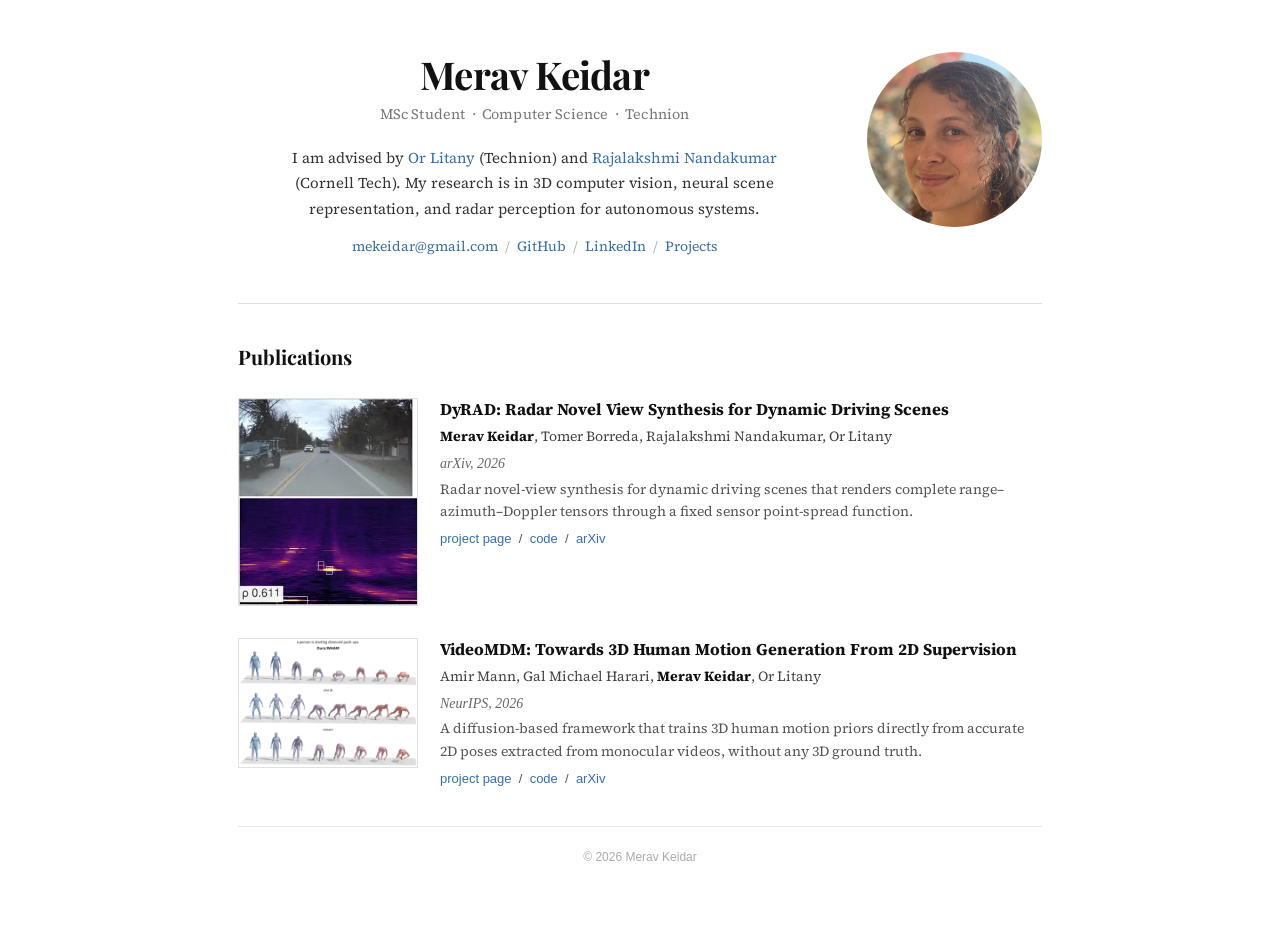
==== commit dceb04d0: "Publications first with DyRAD and hover clips; move projects to their own page" ====
--- a/index.html
+++ b/index.html
@@ -36,6 +36,8 @@
         <a href="https://github.com/MeravKeidar" target="_blank" rel="noopener">GitHub</a>
         <span class="sep">/</span>
         <a href="https://www.linkedin.com/in/merav-keidar-6346b02a8/" target="_blank" rel="noopener">LinkedIn</a>
+        <span class="sep">/</span>
+        <a href="projects.html">Projects</a>
       </p>
     </div>
     <div class="header-photo">
@@ -49,9 +51,37 @@
   <section>
     <h2>Publications</h2>
 
-    <div class="entry-row">
-      <div class="entry-thumb">
-        <img src="assets/pubs/videomdm-thumb.png" alt="VideoMDM">
+    <div class="entry-row pub-row">
+      <div class="entry-thumb pub-thumb">
+        <video muted loop playsinline preload="none" poster="assets/pubs/dyrad.jpg" src="assets/pubs/dyrad.mp4"></video>
+      </div>
+      <div class="entry-info">
+        <p class="entry-title">
+          <a href="https://dyrad-nvs.github.io/" target="_blank" rel="noopener">
+            DyRAD: Radar Novel View Synthesis for Dynamic Driving Scenes
+          </a>
+        </p>
+        <p class="entry-authors">
+          <strong>Merav Keidar</strong>, Tomer Borreda, Rajalakshmi Nandakumar, Or Litany
+        </p>
+        <p class="entry-venue"><em>arXiv</em>, 2026</p>
+        <p class="entry-desc">
+          Radar novel-view synthesis for dynamic driving scenes that renders complete
+          range&ndash;azimuth&ndash;Doppler tensors through a fixed sensor point-spread function.
+        </p>
+        <p class="entry-links">
+          <a href="https://dyrad-nvs.github.io/" target="_blank" rel="noopener">project page</a>
+          &nbsp;/&nbsp;
+          <a href="https://github.com/Dyrad-NVS/DyRAD" target="_blank" rel="noopener">code</a>
+          &nbsp;/&nbsp;
+          <a href="https://arxiv.org/abs/2609.39841" target="_blank" rel="noopener">arXiv</a>
+        </p>
+      </div>
+    </div>
+
+    <div class="entry-row pub-row">
+      <div class="entry-thumb pub-thumb">
+        <video muted loop playsinline preload="none" poster="assets/pubs/videomdm-thumb.png" src="assets/pubs/videomdm.mp4"></video>
       </div>
       <div class="entry-info">
         <p class="entry-title">
@@ -62,146 +92,18 @@
         <p class="entry-authors">
           Amir Mann, Gal Michael Harari, <strong>Merav Keidar</strong>, Or Litany
         </p>
+        <p class="entry-venue"><em>NeurIPS</em>, 2026</p>
         <p class="entry-desc">
           A diffusion-based framework that trains 3D human motion priors directly from
           accurate 2D poses extracted from monocular videos, without any 3D ground truth.
         </p>
         <p class="entry-links">
-          <a href="https://arxiv.org/abs/2606.13364" target="_blank" rel="noopener">arXiv</a>
+          <a href="https://videomdm.github.io/" target="_blank" rel="noopener">project page</a>
           &nbsp;/&nbsp;
           <a href="https://github.com/Amir-Mann/VideoMDM_release" target="_blank" rel="noopener">code</a>
           &nbsp;/&nbsp;
-          <a href="https://videomdm.github.io/" target="_blank" rel="noopener">project page</a>
+          <a href="https://arxiv.org/abs/2606.13364" target="_blank" rel="noopener">arXiv</a>
         </p>
-      </div>
-    </div>
-
-  </section>
-
-  <hr>
-
-  <!-- ===== Projects ===== -->
-  <section>
-    <h2>Projects</h2>
-
-    <!-- Underwater NVS -->
-    <div class="entry-row clickable" onclick="openModal('modal-underwater')">
-      <div class="entry-thumb">
-        <img src="assets/projects/underwater-comparison.jpg" alt="UnderwaterEVER">
-      </div>
-      <div class="entry-info">
-        <p class="entry-title">
-          <a href="#" onclick="event.preventDefault()">UnderwaterEVER</a>
-        </p>
-        <p class="entry-desc">
-          Physics-informed underwater novel-view synthesis at real-time speed, with free scene
-          dewatering at inference.
-        </p>
-        <p class="entry-links">
-          <a href="https://github.com/MeravKeidar/Underwater_NVS" target="_blank" rel="noopener"
-             onclick="event.stopPropagation()">GitHub</a>
-          <span class="sep">/</span>
-          <a href="assets/reports/underwater-report.pdf" target="_blank"
-             onclick="event.stopPropagation()">Report</a>
-          <span class="sep">/</span>
-          <a href="#" onclick="event.preventDefault(); openModal('modal-underwater')">details</a>
-        </p>
-        <p class="entry-tags">Python &nbsp;·&nbsp; C++ &nbsp;·&nbsp; PyTorch &nbsp;·&nbsp; CUDA / OptiX &nbsp;·&nbsp; Neural Rendering</p>
-      </div>
-    </div>
-
-    <!-- Diffusion Inpainting -->
-    <div class="entry-row clickable" onclick="openModal('modal-diffusion')">
-      <div class="entry-thumb">
-        <img src="assets/projects/diffusion-results.png" alt="Diffusion Inpainting results">
-      </div>
-      <div class="entry-info">
-        <p class="entry-title">
-          <a href="#" onclick="event.preventDefault()">Diffusion Inpainting</a>
-        </p>
-        <p class="entry-desc">
-          Text-guided image inpainting pipeline extending Stable Diffusion 2 with four
-          algorithmic improvements and a full evaluation framework.
-        </p>
-        <p class="entry-links">
-          <a href="https://github.com/yonatankoren/Diffusion-Inpainting" target="_blank" rel="noopener"
-             onclick="event.stopPropagation()">GitHub</a>
-          <span class="sep">/</span>
-          <a href="assets/reports/diffusion-report.pdf" target="_blank"
-             onclick="event.stopPropagation()">Report</a>
-          <span class="sep">/</span>
-          <a href="#" onclick="event.preventDefault(); openModal('modal-diffusion')">details</a>
-        </p>
-        <p class="entry-tags">Python &nbsp;·&nbsp; PyTorch &nbsp;·&nbsp; Stable Diffusion 2 &nbsp;·&nbsp; Generative AI</p>
-      </div>
-    </div>
-
-    <!-- MoP Drawing Machine -->
-    <div class="entry-row clickable" onclick="openModal('modal-mop')">
-      <div class="entry-thumb">
-        <img src="assets/projects/mop-machine.jpg" alt="MoP Drawing Machine">
-      </div>
-      <div class="entry-info">
-        <p class="entry-title">
-          <a href="#" onclick="event.preventDefault()">MoP – Drawing Machine</a>
-        </p>
-        <p class="entry-desc">
-          A real-life pintograph drawing machine paired with a Grasshopper simulator and
-          interactive GUI.
-        </p>
-        <p class="entry-links">
-          <a href="https://github.com/MeravKeidar/MoP" target="_blank" rel="noopener"
-             onclick="event.stopPropagation()">GitHub</a>
-          <span class="sep">/</span>
-          <a href="#" onclick="event.preventDefault(); openModal('modal-mop')">details</a>
-        </p>
-        <p class="entry-tags">Grasshopper &nbsp;·&nbsp; Processing &nbsp;·&nbsp; Generative Design &nbsp;·&nbsp; Fabrication</p>
-      </div>
-    </div>
-
-    <!-- Robotic Motion Planning -->
-    <div class="entry-row clickable" onclick="openModal('modal-robotics')">
-      <div class="entry-thumb">
-        <img src="assets/projects/robotics-simulation.gif" alt="UR5e dual-arm RRT* motion planning simulation">
-      </div>
-      <div class="entry-info">
-        <p class="entry-title">
-          <a href="#" onclick="event.preventDefault()">Robotic Motion Planning</a>
-        </p>
-        <p class="entry-desc">
-          Dual-arm UR5e manipulation using RRT* planning in configuration space, with
-          collision avoidance, inverse kinematics, and real robot execution.
-        </p>
-        <p class="entry-links">
-          <a href="https://github.com/MeravKeidar/Robotic_Motion_Planning_Project" target="_blank" rel="noopener"
-             onclick="event.stopPropagation()">GitHub</a>
-          <span class="sep">/</span>
-          <a href="#" onclick="event.preventDefault(); openModal('modal-robotics')">details</a>
-        </p>
-        <p class="entry-tags">Python &nbsp;·&nbsp; RRT* &nbsp;·&nbsp; Inverse Kinematics &nbsp;·&nbsp; UR5e &nbsp;·&nbsp; Robotics</p>
-      </div>
-    </div>
-
-    <!-- Graphics GUI -->
-    <div class="entry-row clickable" onclick="openModal('modal-graphics')">
-      <div class="entry-thumb">
-        <img src="assets/projects/graphics-cow.jpg" alt="Graphics GUI – reflective cow with environment mapping">
-      </div>
-      <div class="entry-info">
-        <p class="entry-title">
-          <a href="#" onclick="event.preventDefault()">Graphics GUI</a>
-        </p>
-        <p class="entry-desc">
-          Real-time 3D rendering GUI built with OpenGL, featuring configurable shaders, mesh
-          loading, and interactive lighting.
-        </p>
-        <p class="entry-links">
-          <a href="https://github.com/MeravKeidar/Graphics-GUI" target="_blank" rel="noopener"
-             onclick="event.stopPropagation()">GitHub</a>
-          <span class="sep">/</span>
-          <a href="#" onclick="event.preventDefault(); openModal('modal-graphics')">details</a>
-        </p>
-        <p class="entry-tags">C++ &nbsp;·&nbsp; OpenGL &nbsp;·&nbsp; ImGui &nbsp;·&nbsp; GLSL</p>
       </div>
     </div>
 
@@ -213,202 +115,15 @@
 
 </div>
 
-<!-- ===== Modals ===== -->
-
-<!-- Underwater NVS -->
-<div class="modal" id="modal-underwater" role="dialog" aria-modal="true">
-  <div class="modal-backdrop" onclick="closeModal('modal-underwater')"></div>
-  <div class="modal-box">
-    <button class="modal-close" onclick="closeModal('modal-underwater')" aria-label="Close">×</button>
-    <h2 class="modal-title">UnderwaterEVER – Physics-Informed Underwater Novel View Synthesis</h2>
-    <div class="modal-gallery">
-      <img src="assets/projects/underwater-grid.png"
-           alt="Qualitative comparison (GT · SeaThru-NeRF · EVER · UnderwaterEVER) across all four scenes">
-      <img src="assets/projects/underwater-restoration.jpg"
-           alt="Scene restoration on Curaçao: ground-truth underwater · our render · dewatered render">
-      <img src="assets/projects/underwater-comparison.jpg"
-           alt="Novel-view synthesis on four SeaThru-NeRF scenes">
-    </div>
-    <p class="modal-desc">
-      UnderwaterEVER bridges two competing approaches: the fast but physics-agnostic
-      <a href="https://arxiv.org/abs/2410.01804" target="_blank" rel="noopener">EVER</a>
-      renderer and the physically accurate but slow
-      <a href="https://sea-thru-nerf.github.io/" target="_blank" rel="noopener">SeaThru-NeRF</a>.
-      It embeds a differentiable underwater image-formation model directly inside EVER's
-      volumetric renderer — replacing each segment's single color term with two physically
-      grounded terms: attenuated object color and depth-dependent backscatter.<br><br>
-      The physics is controlled by <em>WaterGlobal</em>, a tiny module holding just
-      <strong>9 learnable scalars</strong> (σ<sub>D</sub>, σ<sub>B</sub>, c<sub>med</sub>) shared across all views.
-      σ<sub>D</sub> is seeded from per-channel image statistics and constrained by a spectral-ordering
-      loss (σ<sub>D,R</sub> ≥ σ<sub>D,G</sub> ≥ σ<sub>D,B</sub>), reflecting how seawater absorbs red faster than green
-      faster than blue. Zeroing these parameters at inference yields free scene restoration
-      — color-corrected, dewatered views with no clean-water ground truth.<br><br>
-      <strong>Results on the SeaThru-NeRF benchmark (4 scenes, RTX 6000 Ada):</strong><br>
-      27.22 dB avg. PSNR · 0.882 avg. SSIM · 20 FPS
-      — best on both metrics, matching EVER's speed to within 1.6%.
-    </p>
-    <p class="modal-actions">
-      <a href="https://github.com/MeravKeidar/Underwater_NVS" target="_blank" rel="noopener">GitHub</a>
-      <span class="modal-sep">/</span>
-      <a href="assets/reports/underwater-report.pdf" target="_blank">Report PDF</a>
-    </p>
-    <p class="modal-tags">Python &nbsp;·&nbsp; C++ &nbsp;·&nbsp; PyTorch &nbsp;·&nbsp; CUDA / OptiX &nbsp;·&nbsp; Neural Rendering</p>
-  </div>
-</div>
-
-<!-- Diffusion Inpainting -->
-<div class="modal" id="modal-diffusion" role="dialog" aria-modal="true">
-  <div class="modal-backdrop" onclick="closeModal('modal-diffusion')"></div>
-  <div class="modal-box">
-    <button class="modal-close" onclick="closeModal('modal-diffusion')" aria-label="Close">×</button>
-    <h2 class="modal-title">Diffusion Inpainting – Improving Stable Diffusion 2 for Image Completion</h2>
-    <div class="modal-gallery">
-      <img src="assets/projects/diffusion-results.png"
-           alt="Qualitative inpainting results">
-    </div>
-    <p class="modal-desc">
-      Built on top of the Hugging Face <code>sd2-community/stable-diffusion-2-base</code> model,
-      this pipeline improves the classic diffusion inpainting algorithm, in which the latent vector
-      is mixed with the original image in the unmasked region at each denoising step.<br><br>
-      Four key improvements were introduced:<br>
-      &nbsp;·&nbsp; <em>Masked cross-attention</em> — conditions generation on the unmasked context for better region awareness.<br>
-      &nbsp;·&nbsp; <em>Resampling</em> — iteratively refines completions within each denoising step (configurable: full or t&gt;500 cutoff).<br>
-      &nbsp;·&nbsp; <em>Mask dilation</em> — expands the mask slightly for smoother boundary transitions.<br>
-      &nbsp;·&nbsp; <em>Guidance-scale scheduling</em> — dynamically tunes generation quality across timesteps.<br><br>
-      Also includes an evaluation framework comparing our pipeline against a simple baseline
-      and two SOTA fine-tuned models across three datasets (COCO, EditBench, MagicBrush),
-      and an interactive GUI tool for painting masks directly on images.
-    </p>
-    <p class="modal-actions">
-      <a href="https://github.com/yonatankoren/Diffusion-Inpainting" target="_blank" rel="noopener">GitHub</a>
-      <span class="modal-sep">/</span>
-      <a href="assets/reports/diffusion-report.pdf" target="_blank">Report PDF</a>
-    </p>
-    <p class="modal-tags">Python &nbsp;·&nbsp; PyTorch &nbsp;·&nbsp; Stable Diffusion 2 &nbsp;·&nbsp; Generative AI</p>
-  </div>
-</div>
-
-<!-- MoP Drawing Machine -->
-<div class="modal" id="modal-mop" role="dialog" aria-modal="true">
-  <div class="modal-backdrop" onclick="closeModal('modal-mop')"></div>
-  <div class="modal-box">
-    <button class="modal-close" onclick="closeModal('modal-mop')" aria-label="Close">×</button>
-    <h2 class="modal-title">MoP – Drawing Machine</h2>
-    <div class="modal-gallery">
-      <img src="assets/projects/mop-machine.jpg" alt="CAD render of the drawing machine">
-      <img src="assets/projects/mop-drawing.png" alt="Machine in action drawing on canvas">
-      <img src="assets/projects/mop-patterns.png" alt="Four physical drawings produced by the machine">
-      <img src="assets/projects/mop-gui.jpg" alt="PintoProc GUI – motor controls and live simulation">
-      <img src="assets/projects/mop-grasshopper.jpg" alt="Grasshopper plug-in simulating the pintograph geometry">
-    </div>
-    <p class="modal-desc">
-      A fully functional pintograph drawing machine designed and built from scratch, paired
-      with a complete software stack for design and control.<br><br>
-      The machine uses three independently driven discs (two arm discs + one rotating canvas)
-      to trace complex Lissajous-like paths. Speed ratios and rotation directions are the main
-      design parameters — small changes produce dramatically different patterns.<br><br>
-      <strong>Software stack:</strong><br>
-      &nbsp;·&nbsp; <em>Grasshopper plug-in</em> — parametric simulation of the pintograph geometry
-      directly inside Rhino; tracks the pen-point path in real time to preview patterns before printing.<br>
-      &nbsp;·&nbsp; <em>PintoProc GUI</em> (Processing 4 / Java) — controls all three motors via serial,
-      manages speed/direction/acceleration, runs a live pattern preview, and exports PNGs.
-      One click sends the configuration to the machine.<br><br>
-      Created with Ashish Jain and Shay Sharvit as part of the studio course
-      <em>Matter of Perspective</em>, directed by Prof. Gershon Elber and Yoav Sterman.
-    </p>
-    <p class="modal-actions">
-      <a href="https://github.com/MeravKeidar/MoP" target="_blank" rel="noopener">GitHub</a>
-    </p>
-    <p class="modal-tags">Grasshopper &nbsp;·&nbsp; Processing &nbsp;·&nbsp; Generative Design &nbsp;·&nbsp; Physical Fabrication</p>
-  </div>
-</div>
-
-<!-- Robotic Motion Planning -->
-<div class="modal" id="modal-robotics" role="dialog" aria-modal="true">
-  <div class="modal-backdrop" onclick="closeModal('modal-robotics')"></div>
-  <div class="modal-box">
-    <button class="modal-close" onclick="closeModal('modal-robotics')" aria-label="Close">×</button>
-    <h2 class="modal-title">Robotic Motion Planning – Dual-Arm UR5e Cube Manipulation</h2>
-    <div class="modal-gallery">
-      <img src="assets/projects/robotics-simulation.gif" alt="RRT* path simulation">
-      <video controls muted playsinline style="height:180px;width:auto;flex-shrink:0;border:1px solid #e0e0e0;">
-        <source src="assets/projects/robotics-lab.mp4" type="video/mp4">
-      </video>
-    </div>
-    <p class="modal-desc">
-      A motion planning system for a dual-arm UR5e setup that picks up and relocates
-      cubes in a shared workspace. Planning runs entirely in the robot's configuration
-      space, with collision checking against the environment and the static arm.<br><br>
-      <strong>Core algorithm:</strong> RRT* with k-nearest rewiring and shortcut path
-      smoothing. A goal-biased sampler steers the tree toward the target configuration;
-      edge validity is checked at a fixed resolution along the interpolated path.
-      The planner outputs a smooth, collision-free joint trajectory that is then
-      executed on the real robot.<br><br>
-      <strong>Key components:</strong><br>
-      &nbsp;·&nbsp; <em>Forward &amp; inverse kinematics</em> — analytical IK for the UR5e to convert
-      Cartesian end-effector targets to joint configurations.<br>
-      &nbsp;·&nbsp; <em>Environment model</em> — cube positions and the second arm's static pose are
-      treated as dynamic obstacles updated between each pick-and-place step.<br>
-      &nbsp;·&nbsp; <em>Gripper control</em> — Two-Finger gripper (TwoFG7) commands integrated into
-      the execution loop.<br>
-      &nbsp;·&nbsp; <em>Visualizer</em> — 3D simulation of the planned path before real execution.<br><br>
-      The improved RRT* plan runs significantly faster and with a shorter path than a
-      naive straight-line approach, as demonstrated in the lab video results.
-    </p>
-    <p class="modal-actions">
-      <a href="https://github.com/MeravKeidar/Robotic_Motion_Planning_Project" target="_blank" rel="noopener">GitHub</a>
-    </p>
-    <p class="modal-tags">Python &nbsp;·&nbsp; RRT* &nbsp;·&nbsp; Inverse Kinematics &nbsp;·&nbsp; UR5e &nbsp;·&nbsp; Robotics</p>
-  </div>
-</div>
-
-<!-- Graphics GUI -->
-<div class="modal" id="modal-graphics" role="dialog" aria-modal="true">
-  <div class="modal-backdrop" onclick="closeModal('modal-graphics')"></div>
-  <div class="modal-box">
-    <button class="modal-close" onclick="closeModal('modal-graphics')" aria-label="Close">×</button>
-    <h2 class="modal-title">Graphics GUI</h2>
-    <div class="modal-gallery">
-      <img src="assets/projects/graphics-cow.jpg"
-           alt="Reflective chrome cow with environment/skybox mapping">
-    </div>
-    <p class="modal-desc">
-      A real-time 3D rendering engine with an ImGui interface, built from scratch in C++ and
-      OpenGL as part of the Computer Graphics course at Technion CS.<br><br>
-      <strong>Rendering features:</strong><br>
-      &nbsp;·&nbsp; <em>Shading modes</em> — Phong, Gouraud, and Flat shading, each implemented as a separate
-      GLSL vertex/fragment shader pair.<br>
-      &nbsp;·&nbsp; <em>Texture mapping</em> — UV-mapped diffuse textures on arbitrary OBJ meshes.<br>
-      &nbsp;·&nbsp; <em>Normal mapping</em> — tangent-space normal maps for surface detail without extra geometry.<br>
-      &nbsp;·&nbsp; <em>Environment mapping</em> — skybox cubemap with reflective/refractive materials
-      (as seen in the chrome cow render above).<br>
-      &nbsp;·&nbsp; <em>Shader animations</em> — vertex-shader deformations (stretch along X/Y/Z axes, noisy turbulence) and fragment-shader effects (sinusoidal color cycling, procedural marble texture), all time-driven and toggleable from the GUI.<br>
-      &nbsp;·&nbsp; <em>Lighting</em> — configurable point and directional lights with interactive controls.<br><br>
-      The ImGui interface allows switching shaders, loading OBJ files, tweaking lighting
-      parameters, and manipulating the scene in real time.
-    </p>
-    <p class="modal-actions">
-      <a href="https://github.com/MeravKeidar/Graphics-GUI" target="_blank" rel="noopener">GitHub</a>
-    </p>
-    <p class="modal-tags">C++ &nbsp;·&nbsp; OpenGL &nbsp;·&nbsp; ImGui &nbsp;·&nbsp; GLSL</p>
-  </div>
-</div>
-
 <script>
-  function openModal(id) {
-    document.getElementById(id).classList.add('open');
-    document.body.style.overflow = 'hidden';
-  }
-  function closeModal(id) {
-    document.getElementById(id).classList.remove('open');
-    document.body.style.overflow = '';
-  }
-  document.addEventListener('keydown', function(e) {
-    if (e.key === 'Escape') {
-      document.querySelectorAll('.modal.open').forEach(function(m) {
-        closeModal(m.id);
-      });
-    }
+  // Publication clips: play on hover (desktop); autoplay on touch screens.
+  var touch = window.matchMedia('(hover: none)').matches;
+  document.querySelectorAll('.pub-row').forEach(function(row) {
+    var v = row.querySelector('video');
+    if (!v) return;
+    if (touch) { v.autoplay = true; v.preload = 'auto'; v.play().catch(function(){}); return; }
+    row.addEventListener('mouseenter', function() { v.play().catch(function(){}); });
+    row.addEventListener('mouseleave', function() { v.pause(); v.currentTime = 0; });
   });
 </script>
 
--- a/style.css
+++ b/style.css
@@ -407,3 +407,15 @@
     display: none;
   }
 }
+
+/* ===== Publications: hover clips ===== */
+.pub-thumb { width: 180px; }
+.pub-thumb video {
+  width: 180px;
+  height: auto;
+  display: block;
+  border: 1px solid #e0e0e0;
+  background: #fff;
+}
+.entry-venue { margin: 2px 0; }
+.back-link { margin: 0 0 24px; }
